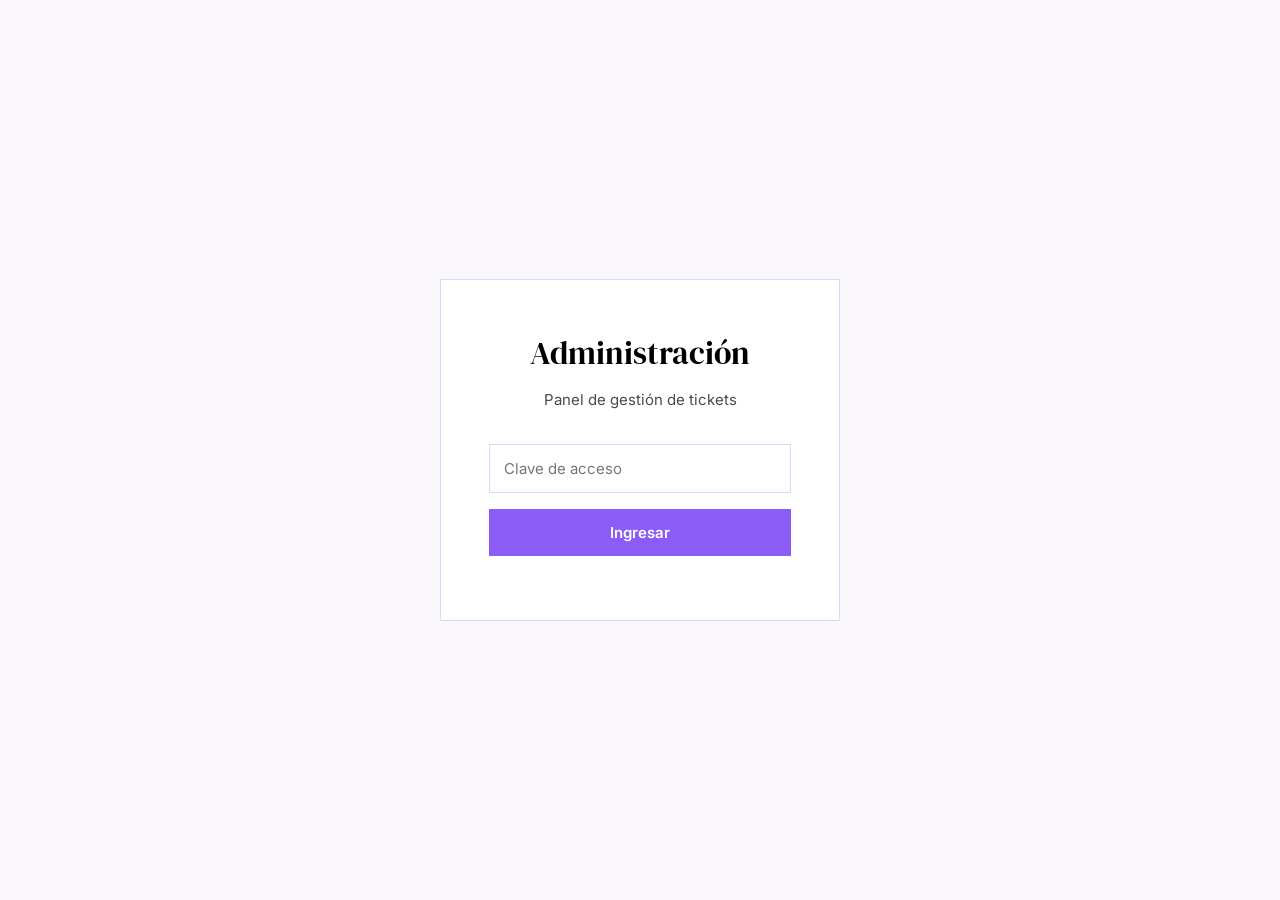
==== admin.html @ d353d3f2 "Update admin.html" ====
<!DOCTYPE html>
<html lang="es">
<head>
    <meta charset="UTF-8">
    <meta name="viewport" content="width=device-width, initial-scale=1.0">
    <title>Panel de Administración — IT Support</title>
    <link href="https://fonts.googleapis.com/css2?family=DM+Serif+Display&family=Inter:wght@400;500;600&display=swap" rel="stylesheet">
    <style>
     :root {
    --bg: #FAF7FC;           /* Lila casi blanco */
    --surface: #FFFFFF;       /* Blanco */
    --sidebar: #E8E0F5;     /* Lavanda claro */
    --sidebar-text: #000000;  /* NEGRO */
    --text: #000000;          /* NEGRO puro */
    --text-muted: #4A4A4A;    /* Gris oscuro, casi negro */
    --accent: #8B5CF6;        /* Violeta */
    --accent-hover: #7C3AED;  /* Violeta más oscuro */
    --border: #DDD6FE;        /* Lavanda borde */
    --shadow: rgba(139, 92, 246, 0.1);
    --font-serif: 'DM Serif Display', serif;
    --font-sans: 'Inter', sans-serif;
}
        
        * { margin: 0; padding: 0; box-sizing: border-box; }
        
        body {
            font-family: var(--font-sans);
            background: var(--bg);
            color: var(--text);
            line-height: 1.6;
            font-size: 15px;
        }
        
        .login-screen {
            display: flex;
            align-items: center;
            justify-content: center;
            min-height: 100vh;
            padding: 24px;
        }
        
        .login-box {
            background: var(--surface);
            border: 1px solid var(--border);
            padding: 48px;
            width: 100%;
            max-width: 400px;
            text-align: center;
        }
        
        .login-box h1 {
            font-family: var(--font-serif);
            font-size: 32px;
            font-weight: 400;
            margin-bottom: 8px;
        }
        
        .login-box p {
            color: var(--text-muted);
            margin-bottom: 32px;
        }
        
        .login-box input {
            width: 100%;
            padding: 14px;
            border: 1px solid var(--border);
            margin-bottom: 16px;
            font-family: var(--font-sans);
            font-size: 15px;
        }
        
        .login-box input:focus {
            outline: none;
            border-color: var(--accent);
        }
        
        .login-box button {
            width: 100%;
            padding: 14px;
            background: var(--accent);
            color: white;
            border: none;
            font-family: var(--font-sans);
            font-size: 15px;
            font-weight: 600;
            cursor: pointer;
        }
        
        .login-box button:hover {
            background: var(--accent-hover);
        }
        
        .error {
            color: var(--danger);
            margin-top: 16px;
            font-size: 14px;
        }
        
        .page {
            display: flex;
            min-height: 100vh;
        }
        
        .sidebar {
            width: 280px;
            background: var(--sidebar);
            color: var(--sidebar-text);
            padding: 40px 30px;
            position: fixed;
            height: 100vh;
        }
        
        .brand {
            font-family: var(--font-serif);
            font-size: 28px;
            margin-bottom: 60px;
        }
        
        .nav {
            display: flex;
            flex-direction: column;
            gap: 8px;
        }
        
        .nav-item {
            color: var(--sidebar-text);
            text-decoration: none;
            padding: 12px 16px;
            border-radius: 4px;
            opacity: 0.7;
            transition: all 0.2s;
        }
        
        .nav-item:hover,
        .nav-item.active {
            opacity: 1;
            background: rgba(255,255,255,0.1);
        }
        
        .main {
            flex: 1;
            margin-left: 280px;
            padding: 40px 60px;
        }
        
        .header {
            display: flex;
            justify-content: space-between;
            align-items: center;
            margin-bottom: 40px;
            padding-bottom: 24px;
            border-bottom: 1px solid var(--border);
        }
        
        .header h1 {
            font-family: var(--font-serif);
            font-size: 36px;
            font-weight: 400;
        }
        
        .stats {
            display: flex;
            gap: 24px;
        }
        
        .stat {
            text-align: center;
        }
        
        .stat-value {
            font-family: var(--font-serif);
            font-size: 36px;
            color: var(--accent);
        }
        
        .stat-label {
            font-size: 12px;
            text-transform: uppercase;
            letter-spacing: 0.5px;
            color: var(--text-muted);
        }
        
        .filters {
            display: flex;
            gap: 12px;
            margin-bottom: 32px;
        }
        
        .filter-btn {
            padding: 10px 20px;
            background: transparent;
            border: 1px solid var(--border);
            color: var(--text);
            font-family: var(--font-sans);
            cursor: pointer;
            font-size: 14px;
        }
        
        .filter-btn.active {
            background: var(--accent);
            color: white;
            border-color: var(--accent);
        }
        
        .tickets {
            display: flex;
            flex-direction: column;
            gap: 20px;
        }
        
        .ticket {
            background: var(--surface);
            border: 1px solid var(--border);
            border-left: 4px solid;
            padding: 28px;
        }
        
        .ticket.critica { border-left-color: var(--danger); }
        .ticket.alta { border-left-color: var(--warning); }
        .ticket.media { border-left-color: var(--accent); }
        .ticket.baja { border-left-color: #8b8b8b; }
        
        .ticket-header {
            display: flex;
            justify-content: space-between;
            align-items: flex-start;
            margin-bottom: 16px;
        }
        
        .ticket-title {
            font-family: var(--font-serif);
            font-size: 22px;
            font-weight: 400;
        }
        
        .ticket-priority {
            padding: 6px 14px;
            font-size: 11px;
            font-weight: 600;
            text-transform: uppercase;
            letter-spacing: 0.5px;
            background: #e8e6e3;
        }
        
        .ticket-priority.critica { background: #f5e5e3; color: var(--danger); }
        .ticket-priority.alta { background: #f5f0e3; color: #9a7b18; }
        .ticket-priority.media { background: #e8f0e9; color: var(--accent); }
        
        .ticket-meta {
            color: var(--text-muted);
            font-size: 14px;
            margin-bottom: 16px;
        }
        
        .ticket-desc {
            background: var(--bg);
            padding: 20px;
            margin-bottom: 16px;
            line-height: 1.7;
        }
        
        .ticket-details {
            margin-top: 16px;
            padding: 16px;
            background: #f5f4f2;
            border-left: 3px solid var(--accent);
        }
        
        .ticket-actions {
            display: flex;
            gap: 12px;
            margin-top: 20px;
        }
        
        .btn {
            padding: 10px 20px;
            border: none;
            font-family: var(--font-sans);
            font-size: 14px;
            cursor: pointer;
        }
        
        .btn-resolve {
            background: var(--accent);
            color: white;
        }
        
        .btn-resolve:hover {
            background: var(--accent-hover);
        }
        
        .btn-reopen {
            background: #e8e6e3;
            color: var(--text);
        }
        
        .btn-delete {
            background: transparent;
            color: var(--danger);
            border: 1px solid var(--danger);
            margin-left: auto;
        }
        
        .btn-delete:hover {
            background: var(--danger);
            color: white;
        }
        
        .empty {
            text-align: center;
            padding: 80px;
            color: var(--text-muted);
        }
        
        .closed {
            opacity: 0.7;
        }
        
        @media (max-width: 900px) {
            .sidebar {
                width: 100%;
                position: relative;
                height: auto;
            }
            .main {
                margin-left: 0;
            }
            .page {
                flex-direction: column;
            }
        }
    </style>
</head>
<body>
    <div class="login-screen" id="login">
        <div class="login-box">
            <h1>Administración</h1>
            <p>Panel de gestión de tickets</p>
            <input type="password" id="password" placeholder="Clave de acceso" onkeypress="if(event.key==='Enter')login()">
            <button onclick="login()">Ingresar</button>
            <div id="error" class="error"></div>
        </div>
    </div>

    <div class="page" id="panel" style="display:none;">
        <aside class="sidebar">
            <div class="brand">IT Support</div>
            <nav class="nav">
                <a href="index.html" class="nav-item">Nuevo Ticket</a>
                <a href="#" class="nav-item active">Panel Admin</a>
            </nav>
        </aside>
        
        <main class="main">
            <div class="header">
                <h1>Tickets</h1>
                <div class="stats">
                    <div class="stat">
                        <div class="stat-value" id="stat-open">0</div>
                        <div class="stat-label">Abiertos</div>
                    </div>
                    <div class="stat">
                        <div class="stat-value" id="stat-crit">0</div>
                        <div class="stat-label">Críticos</div>
                    </div>
                </div>
            </div>

            <div class="filters">
                <button class="filter-btn active" onclick="filter('all', this)">Todos</button>
                <button class="filter-btn" onclick="filter('open', this)">Abiertos</button>
                <button class="filter-btn" onclick="filter('closed', this)">Resueltos</button>
            </div>

            <div id="tickets-container" class="tickets">
                <div class="empty">Cargando tickets...</div>
            </div>
        </main>
    </div>

    <script>
        const API_URL = 'https://tickets-api-63tv.onrender.com';
        let TOKEN = '';
        let tickets = [];

        async function login() {
            const pwd = document.getElementById('password').value;
            document.getElementById('error').textContent = '';
            
            if (!pwd) return;
            
            TOKEN = pwd;
            
            try {
                const res = await fetch(`${API_URL}/api/admin/tickets`, {
                    headers: { 'x-api-key': TOKEN }
                });
                
                if (res.status === 401) {
                    document.getElementById('error').textContent = 'Clave incorrecta';
                    TOKEN = '';
                    return;
                }
                
                tickets = await res.json();
                document.getElementById('login').style.display = 'none';
                document.getElementById('panel').style.display = 'flex';
                render('all');
                updateStats();
                
            } catch (err) {
                document.getElementById('error').textContent = 'Error de conexión';
                TOKEN = '';
            }
        }

        function render(filterType) {
            const container = document.getElementById('tickets-container');
            let list = tickets;
            
            if (filterType === 'open') list = tickets.filter(t => t.estado === 'Abierto');
            if (filterType === 'closed') list = tickets.filter(t => t.estado === 'Cerrado');
            
            if (list.length === 0) {
                container.innerHTML = '<div class="empty">No hay tickets en esta categoría</div>';
                return;
            }
            
            container.innerHTML = list.map(t => `
                <div class="ticket ${t.prioridad.toLowerCase()} ${t.estado === 'Cerrado' ? 'closed' : ''}">
                    <div class="ticket-header">
                        <div>
                            <div class="ticket-title">#${t.id} — ${esc(t.titulo)}</div>
                        </div>
                        <span class="ticket-priority ${t.prioridad.toLowerCase()}">${t.prioridad}</span>
                    </div>
                    <div class="ticket-meta">
                        ${t.email} · ${t.solicitante} · ${new Date(t.fecha_creacion).toLocaleString()}
                    </div>
                    <div class="ticket-desc">${esc(t.descripcion)}</div>
                    ${t.detalles_extra ? `<div class="ticket-details"><strong>Notas adicionales:</strong> ${esc(t.detalles_extra)}</div>` : ''}
                    <div class="ticket-actions">
                        ${t.estado === 'Abierto' 
                            ? `<button class="btn btn-resolve" onclick="update(${t.id}, 'Cerrado')">Marcar como resuelto</button>`
                            : `<button class="btn btn-reopen" onclick="update(${t.id}, 'Abierto')">Reabrir</button>`
                        }
                        <button class="btn btn-delete" onclick="del(${t.id})">Eliminar</button>
                    </div>
                </div>
            `).join('');
        }

        function updateStats() {
            const open = tickets.filter(t => t.estado === 'Abierto').length;
            const crit = tickets.filter(t => t.prioridad === 'Critica' && t.estado === 'Abierto').length;
            document.getElementById('stat-open').textContent = open;
            document.getElementById('stat-crit').textContent = crit;
        }

        async function update(id, status) {
            await fetch(`${API_URL}/api/admin/tickets/${id}`, {
                method: 'PUT',
                headers: { 
                    'Content-Type': 'application/json',
                    'x-api-key': TOKEN
                },
                body: JSON.stringify({ estado: status })
            });
            await login();
        }

        async function del(id) {
            if (!confirm('¿Eliminar ticket #' + id + '?')) return;
            await fetch(`${API_URL}/api/admin/tickets/${id}`, {
                method: 'DELETE',
                headers: { 'x-api-key': TOKEN }
            });
            await login();
        }

        function filter(type, btn) {
            document.querySelectorAll('.filter-btn').forEach(b => b.classList.remove('active'));
            btn.classList.add('active');
            render(type);
        }

        function esc(text) {
            const div = document.createElement('div');
            div.textContent = text;
            return div.innerHTML;
        }

        window.addEventListener('beforeunload', () => { TOKEN = ''; });
    </script>
</body>
</html>
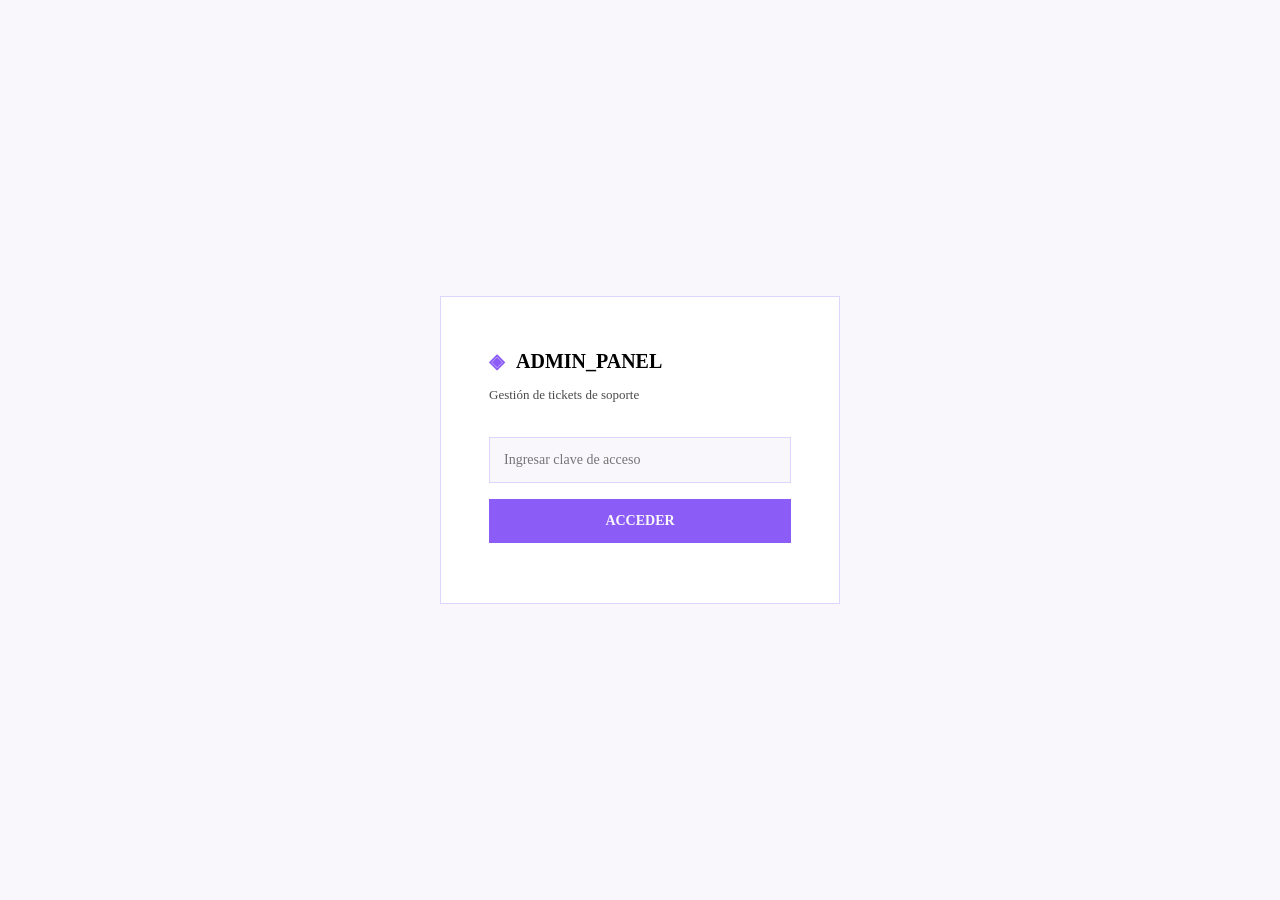
==== commit 81a20f63: "Update admin.html" ====
--- a/admin.html
+++ b/admin.html
@@ -3,10 +3,10 @@
 <head>
     <meta charset="UTF-8">
     <meta name="viewport" content="width=device-width, initial-scale=1.0">
-    <title>Panel de Administración — IT Support</title>
-    <link href="https://fonts.googleapis.com/css2?family=DM+Serif+Display&family=Inter:wght@400;500;600&display=swap" rel="stylesheet">
+    <title>// ADMIN_PANEL</title>
+    <link href="https://fonts.googleapis.com/css2?family=Inter:wght@400;500;600;700&family=JetBrains+Mono:wght@400;600&display=swap" rel="stylesheet">
     <style>
-     :root {
+        :root {
     --bg: #FAF7FC;           /* Lila casi blanco */
     --surface: #FFFFFF;       /* Blanco */
     --sidebar: #E8E0F5;     /* Lavanda claro */
@@ -24,11 +24,11 @@
         * { margin: 0; padding: 0; box-sizing: border-box; }
         
         body {
-            font-family: var(--font-sans);
+            font-family: var(--font);
             background: var(--bg);
             color: var(--text);
+            font-size: 14px;
             line-height: 1.6;
-            font-size: 15px;
         }
         
         .login-screen {
@@ -45,28 +45,36 @@
             padding: 48px;
             width: 100%;
             max-width: 400px;
-            text-align: center;
         }
         
         .login-box h1 {
-            font-family: var(--font-serif);
-            font-size: 32px;
-            font-weight: 400;
+            font-size: 20px;
             margin-bottom: 8px;
+            display: flex;
+            align-items: center;
+            gap: 12px;
+        }
+        
+        .login-box h1::before {
+            content: '◈';
+            color: var(--accent);
         }
         
         .login-box p {
             color: var(--text-muted);
+            font-size: 13px;
             margin-bottom: 32px;
         }
         
         .login-box input {
             width: 100%;
             padding: 14px;
-            border: 1px solid var(--border);
+            background: var(--bg);
+            border: 1px solid var(--border);
+            color: var(--text);
+            font-family: var(--font);
             margin-bottom: 16px;
-            font-family: var(--font-sans);
-            font-size: 15px;
+            font-size: 14px;
         }
         
         .login-box input:focus {
@@ -78,282 +86,260 @@
             width: 100%;
             padding: 14px;
             background: var(--accent);
-            color: white;
+            color: var(--bg);
             border: none;
-            font-family: var(--font-sans);
-            font-size: 15px;
+            font-family: var(--font);
             font-weight: 600;
             cursor: pointer;
+            font-size: 14px;
         }
         
         .login-box button:hover {
-            background: var(--accent-hover);
+            opacity: 0.9;
         }
         
         .error {
             color: var(--danger);
-            margin-top: 16px;
-            font-size: 14px;
-        }
-        
-        .page {
-            display: flex;
-            min-height: 100vh;
-        }
-        
-        .sidebar {
-            width: 280px;
-            background: var(--sidebar);
-            color: var(--sidebar-text);
-            padding: 40px 30px;
-            position: fixed;
-            height: 100vh;
-        }
-        
-        .brand {
-            font-family: var(--font-serif);
-            font-size: 28px;
-            margin-bottom: 60px;
-        }
-        
-        .nav {
-            display: flex;
-            flex-direction: column;
-            gap: 8px;
-        }
-        
-        .nav-item {
-            color: var(--sidebar-text);
-            text-decoration: none;
-            padding: 12px 16px;
-            border-radius: 4px;
-            opacity: 0.7;
-            transition: all 0.2s;
-        }
-        
-        .nav-item:hover,
-        .nav-item.active {
-            opacity: 1;
-            background: rgba(255,255,255,0.1);
-        }
-        
-        .main {
-            flex: 1;
-            margin-left: 280px;
-            padding: 40px 60px;
-        }
-        
-        .header {
+            font-size: 13px;
+            margin-top: 12px;
+        }
+        
+        .panel {
+            display: none;
+            max-width: 1200px;
+            margin: 0 auto;
+            padding: 32px;
+        }
+        
+        .panel-header {
             display: flex;
             justify-content: space-between;
             align-items: center;
-            margin-bottom: 40px;
+            margin-bottom: 32px;
             padding-bottom: 24px;
             border-bottom: 1px solid var(--border);
         }
         
-        .header h1 {
-            font-family: var(--font-serif);
-            font-size: 36px;
-            font-weight: 400;
+        .panel-header h1 {
+            font-size: 18px;
+            display: flex;
+            align-items: center;
+            gap: 12px;
+        }
+        
+        .panel-header h1::before {
+            content: '$';
+            color: var(--accent);
+            font-family: var(--font-mono);
+        }
+        
+        .header-actions {
+            display: flex;
+            gap: 12px;
+            align-items: center;
         }
         
         .stats {
             display: flex;
-            gap: 24px;
+            gap: 16px;
         }
         
         .stat {
+            background: var(--surface);
+            border: 1px solid var(--border);
+            padding: 16px 24px;
             text-align: center;
+            min-width: 100px;
         }
         
         .stat-value {
-            font-family: var(--font-serif);
-            font-size: 36px;
+            font-family: var(--font-mono);
+            font-size: 24px;
+            font-weight: 600;
             color: var(--accent);
         }
         
         .stat-label {
+            font-size: 11px;
+            color: var(--text-muted);
+            text-transform: uppercase;
+            letter-spacing: 0.5px;
+            margin-top: 4px;
+        }
+        
+        .filters {
+            display: flex;
+            gap: 8px;
+            margin-bottom: 24px;
+        }
+        
+        .filter-btn {
+            padding: 8px 16px;
+            background: var(--surface);
+            border: 1px solid var(--border);
+            color: var(--text);
+            font-family: var(--font);
+            cursor: pointer;
             font-size: 12px;
             text-transform: uppercase;
             letter-spacing: 0.5px;
-            color: var(--text-muted);
-        }
-        
-        .filters {
-            display: flex;
-            gap: 12px;
-            margin-bottom: 32px;
-        }
-        
-        .filter-btn {
-            padding: 10px 20px;
-            background: transparent;
-            border: 1px solid var(--border);
-            color: var(--text);
-            font-family: var(--font-sans);
-            cursor: pointer;
-            font-size: 14px;
         }
         
         .filter-btn.active {
             background: var(--accent);
-            color: white;
+            color: var(--bg);
             border-color: var(--accent);
         }
         
+        .btn-link {
+            background: transparent;
+            color: var(--accent);
+            border: 1px solid var(--accent);
+            padding: 10px 20px;
+            font-family: var(--font);
+            font-size: 13px;
+            cursor: pointer;
+            text-decoration: none;
+            display: inline-flex;
+            align-items: center;
+            gap: 8px;
+        }
+        
+        .btn-link:hover {
+            background: rgba(20, 184, 166, 0.1);
+        }
+        
         .tickets {
-            display: flex;
-            flex-direction: column;
-            gap: 20px;
+            display: grid;
+            gap: 16px;
         }
         
         .ticket {
             background: var(--surface);
             border: 1px solid var(--border);
-            border-left: 4px solid;
-            padding: 28px;
+            border-left: 3px solid;
+            padding: 20px;
         }
         
         .ticket.critica { border-left-color: var(--danger); }
         .ticket.alta { border-left-color: var(--warning); }
         .ticket.media { border-left-color: var(--accent); }
-        .ticket.baja { border-left-color: #8b8b8b; }
+        .ticket.baja { border-left-color: var(--text-muted); }
         
         .ticket-header {
             display: flex;
             justify-content: space-between;
-            align-items: flex-start;
-            margin-bottom: 16px;
-        }
-        
-        .ticket-title {
-            font-family: var(--font-serif);
-            font-size: 22px;
-            font-weight: 400;
+            align-items: center;
+            margin-bottom: 12px;
+        }
+        
+        .ticket-id {
+            font-family: var(--font-mono);
+            font-size: 14px;
+            color: var(--accent);
         }
         
         .ticket-priority {
-            padding: 6px 14px;
-            font-size: 11px;
+            padding: 4px 10px;
+            font-size: 10px;
             font-weight: 600;
             text-transform: uppercase;
             letter-spacing: 0.5px;
-            background: #e8e6e3;
-        }
-        
-        .ticket-priority.critica { background: #f5e5e3; color: var(--danger); }
-        .ticket-priority.alta { background: #f5f0e3; color: #9a7b18; }
-        .ticket-priority.media { background: #e8f0e9; color: var(--accent); }
+            background: rgba(20, 184, 166, 0.1);
+            color: var(--accent);
+        }
+        
+        .ticket-priority.critica { background: rgba(239, 68, 68, 0.1); color: var(--danger); }
+        .ticket-priority.alta { background: rgba(245, 158, 11, 0.1); color: var(--warning); }
         
         .ticket-meta {
             color: var(--text-muted);
-            font-size: 14px;
-            margin-bottom: 16px;
+            font-size: 12px;
+            margin-bottom: 12px;
+            font-family: var(--font-mono);
         }
         
         .ticket-desc {
             background: var(--bg);
-            padding: 20px;
-            margin-bottom: 16px;
-            line-height: 1.7;
+            border: 1px solid var(--border);
+            padding: 16px;
+            margin-bottom: 12px;
+            font-size: 13px;
+            white-space: pre-wrap;
         }
         
         .ticket-details {
+            margin-top: 12px;
+            padding: 12px;
+            background: rgba(20, 184, 166, 0.05);
+            border-left: 2px solid var(--accent);
+            font-size: 12px;
+            color: var(--text-muted);
+        }
+        
+        .ticket-actions {
+            display: flex;
+            gap: 8px;
             margin-top: 16px;
-            padding: 16px;
-            background: #f5f4f2;
-            border-left: 3px solid var(--accent);
-        }
-        
-        .ticket-actions {
-            display: flex;
-            gap: 12px;
-            margin-top: 20px;
         }
         
         .btn {
-            padding: 10px 20px;
+            padding: 8px 16px;
             border: none;
-            font-family: var(--font-sans);
-            font-size: 14px;
+            font-family: var(--font);
+            font-size: 12px;
             cursor: pointer;
+            text-transform: uppercase;
+            letter-spacing: 0.5px;
         }
         
         .btn-resolve {
-            background: var(--accent);
-            color: white;
-        }
-        
-        .btn-resolve:hover {
-            background: var(--accent-hover);
+            background: rgba(34, 197, 94, 0.2);
+            color: #22c55e;
         }
         
         .btn-reopen {
-            background: #e8e6e3;
+            background: var(--border);
             color: var(--text);
         }
         
         .btn-delete {
-            background: transparent;
+            background: rgba(239, 68, 68, 0.2);
             color: var(--danger);
-            border: 1px solid var(--danger);
             margin-left: auto;
         }
         
-        .btn-delete:hover {
-            background: var(--danger);
-            color: white;
+        .btn:hover {
+            opacity: 0.8;
         }
         
         .empty {
             text-align: center;
-            padding: 80px;
+            padding: 64px;
             color: var(--text-muted);
         }
         
         .closed {
-            opacity: 0.7;
-        }
-        
-        @media (max-width: 900px) {
-            .sidebar {
-                width: 100%;
-                position: relative;
-                height: auto;
-            }
-            .main {
-                margin-left: 0;
-            }
-            .page {
-                flex-direction: column;
-            }
+            opacity: 0.6;
         }
     </style>
 </head>
 <body>
     <div class="login-screen" id="login">
         <div class="login-box">
-            <h1>Administración</h1>
-            <p>Panel de gestión de tickets</p>
-            <input type="password" id="password" placeholder="Clave de acceso" onkeypress="if(event.key==='Enter')login()">
-            <button onclick="login()">Ingresar</button>
+            <h1>ADMIN_PANEL</h1>
+            <p>Gestión de tickets de soporte</p>
+            <input type="password" id="password" placeholder="Ingresar clave de acceso" onkeypress="if(event.key==='Enter')login()">
+            <button onclick="login()">ACCEDER</button>
             <div id="error" class="error"></div>
         </div>
     </div>
 
-    <div class="page" id="panel" style="display:none;">
-        <aside class="sidebar">
-            <div class="brand">IT Support</div>
-            <nav class="nav">
-                <a href="index.html" class="nav-item">Nuevo Ticket</a>
-                <a href="#" class="nav-item active">Panel Admin</a>
-            </nav>
-        </aside>
-        
-        <main class="main">
-            <div class="header">
-                <h1>Tickets</h1>
+    <div class="panel" id="panel">
+        <div class="panel-header">
+            <h1>TICKETS_SYSTEM</h1>
+            <div class="header-actions">
+                <a href="index.html" class="btn-link">← Nuevo Ticket</a>
                 <div class="stats">
                     <div class="stat">
                         <div class="stat-value" id="stat-open">0</div>
@@ -365,17 +351,17 @@
                     </div>
                 </div>
             </div>
-
-            <div class="filters">
-                <button class="filter-btn active" onclick="filter('all', this)">Todos</button>
-                <button class="filter-btn" onclick="filter('open', this)">Abiertos</button>
-                <button class="filter-btn" onclick="filter('closed', this)">Resueltos</button>
-            </div>
-
-            <div id="tickets-container" class="tickets">
-                <div class="empty">Cargando tickets...</div>
-            </div>
-        </main>
+        </div>
+
+        <div class="filters">
+            <button class="filter-btn active" onclick="filter('all', this)">Todos</button>
+            <button class="filter-btn" onclick="filter('open', this)">Abiertos</button>
+            <button class="filter-btn" onclick="filter('closed', this)">Cerrados</button>
+        </div>
+
+        <div id="tickets-container" class="tickets">
+            <div class="empty">Cargando tickets...</div>
+        </div>
     </div>
 
     <script>
@@ -404,7 +390,7 @@
                 
                 tickets = await res.json();
                 document.getElementById('login').style.display = 'none';
-                document.getElementById('panel').style.display = 'flex';
+                document.getElementById('panel').style.display = 'block';
                 render('all');
                 updateStats();
                 
@@ -422,26 +408,24 @@
             if (filterType === 'closed') list = tickets.filter(t => t.estado === 'Cerrado');
             
             if (list.length === 0) {
-                container.innerHTML = '<div class="empty">No hay tickets en esta categoría</div>';
+                container.innerHTML = '<div class="empty">Sin tickets en esta categoría</div>';
                 return;
             }
             
             container.innerHTML = list.map(t => `
                 <div class="ticket ${t.prioridad.toLowerCase()} ${t.estado === 'Cerrado' ? 'closed' : ''}">
                     <div class="ticket-header">
-                        <div>
-                            <div class="ticket-title">#${t.id} — ${esc(t.titulo)}</div>
-                        </div>
+                        <span class="ticket-id">#${t.id} · ${esc(t.titulo)}</span>
                         <span class="ticket-priority ${t.prioridad.toLowerCase()}">${t.prioridad}</span>
                     </div>
                     <div class="ticket-meta">
                         ${t.email} · ${t.solicitante} · ${new Date(t.fecha_creacion).toLocaleString()}
                     </div>
                     <div class="ticket-desc">${esc(t.descripcion)}</div>
-                    ${t.detalles_extra ? `<div class="ticket-details"><strong>Notas adicionales:</strong> ${esc(t.detalles_extra)}</div>` : ''}
+                    ${t.detalles_extra ? `<div class="ticket-details"><strong>Notas:</strong> ${esc(t.detalles_extra)}</div>` : ''}
                     <div class="ticket-actions">
                         ${t.estado === 'Abierto' 
-                            ? `<button class="btn btn-resolve" onclick="update(${t.id}, 'Cerrado')">Marcar como resuelto</button>`
+                            ? `<button class="btn btn-resolve" onclick="update(${t.id}, 'Cerrado')">Resolver</button>`
                             : `<button class="btn btn-reopen" onclick="update(${t.id}, 'Abierto')">Reabrir</button>`
                         }
                         <button class="btn btn-delete" onclick="del(${t.id})">Eliminar</button>
@@ -491,6 +475,12 @@
         }
 
         window.addEventListener('beforeunload', () => { TOKEN = ''; });
+        document.addEventListener('visibilitychange', () => {
+            if (document.hidden) {
+                TOKEN = '';
+                location.reload();
+            }
+        });
     </script>
 </body>
 </html>
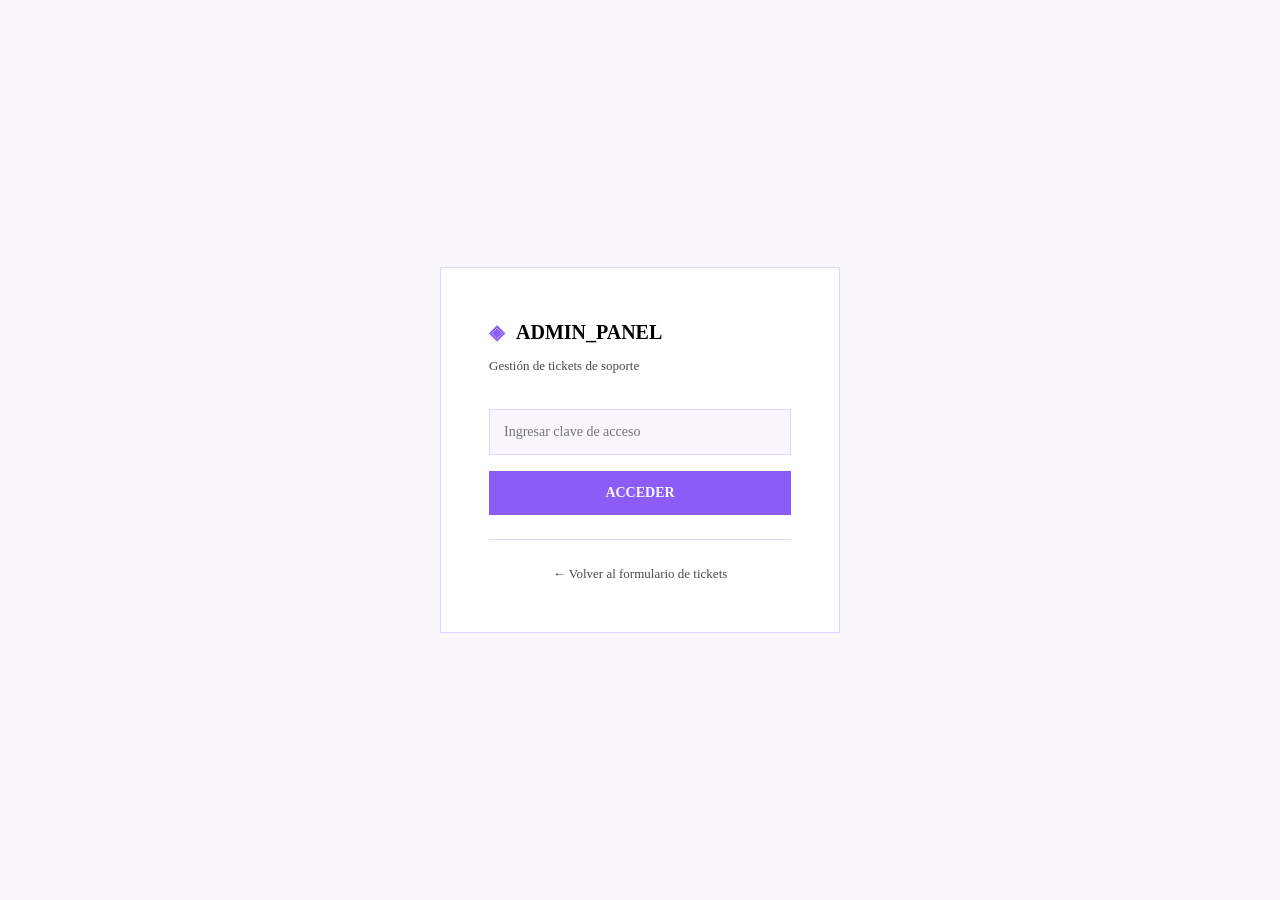
==== commit 9ba6fd02: "Update admin.html" ====
--- a/admin.html
+++ b/admin.html
@@ -104,6 +104,27 @@
             margin-top: 12px;
         }
         
+        /* NUEVO: Link para volver */
+        .back-link {
+            display: block;
+            text-align: center;
+            margin-top: 24px;
+            padding-top: 24px;
+            border-top: 1px solid var(--border);
+            color: var(--text-muted);
+            text-decoration: none;
+            font-size: 13px;
+            transition: color 0.2s;
+        }
+        
+        .back-link:hover {
+            color: var(--accent);
+        }
+        
+        .back-link::before {
+            content: '← ';
+        }
+        
         .panel {
             display: none;
             max-width: 1200px;
@@ -131,12 +152,6 @@
             content: '$';
             color: var(--accent);
             font-family: var(--font-mono);
-        }
-        
-        .header-actions {
-            display: flex;
-            gap: 12px;
-            align-items: center;
         }
         
         .stats {
@@ -189,24 +204,6 @@
             background: var(--accent);
             color: var(--bg);
             border-color: var(--accent);
-        }
-        
-        .btn-link {
-            background: transparent;
-            color: var(--accent);
-            border: 1px solid var(--accent);
-            padding: 10px 20px;
-            font-family: var(--font);
-            font-size: 13px;
-            cursor: pointer;
-            text-decoration: none;
-            display: inline-flex;
-            align-items: center;
-            gap: 8px;
-        }
-        
-        .btn-link:hover {
-            background: rgba(20, 184, 166, 0.1);
         }
         
         .tickets {
@@ -332,23 +329,23 @@
             <input type="password" id="password" placeholder="Ingresar clave de acceso" onkeypress="if(event.key==='Enter')login()">
             <button onclick="login()">ACCEDER</button>
             <div id="error" class="error"></div>
+            
+            <!-- NUEVO: Link para volver al formulario -->
+            <a href="index.html" class="back-link">Volver al formulario de tickets</a>
         </div>
     </div>
 
     <div class="panel" id="panel">
         <div class="panel-header">
             <h1>TICKETS_SYSTEM</h1>
-            <div class="header-actions">
-                <a href="index.html" class="btn-link">← Nuevo Ticket</a>
-                <div class="stats">
-                    <div class="stat">
-                        <div class="stat-value" id="stat-open">0</div>
-                        <div class="stat-label">Abiertos</div>
-                    </div>
-                    <div class="stat">
-                        <div class="stat-value" id="stat-crit">0</div>
-                        <div class="stat-label">Críticos</div>
-                    </div>
+            <div class="stats">
+                <div class="stat">
+                    <div class="stat-value" id="stat-open">0</div>
+                    <div class="stat-label">Abiertos</div>
+                </div>
+                <div class="stat">
+                    <div class="stat-value" id="stat-crit">0</div>
+                    <div class="stat-label">Críticos</div>
                 </div>
             </div>
         </div>
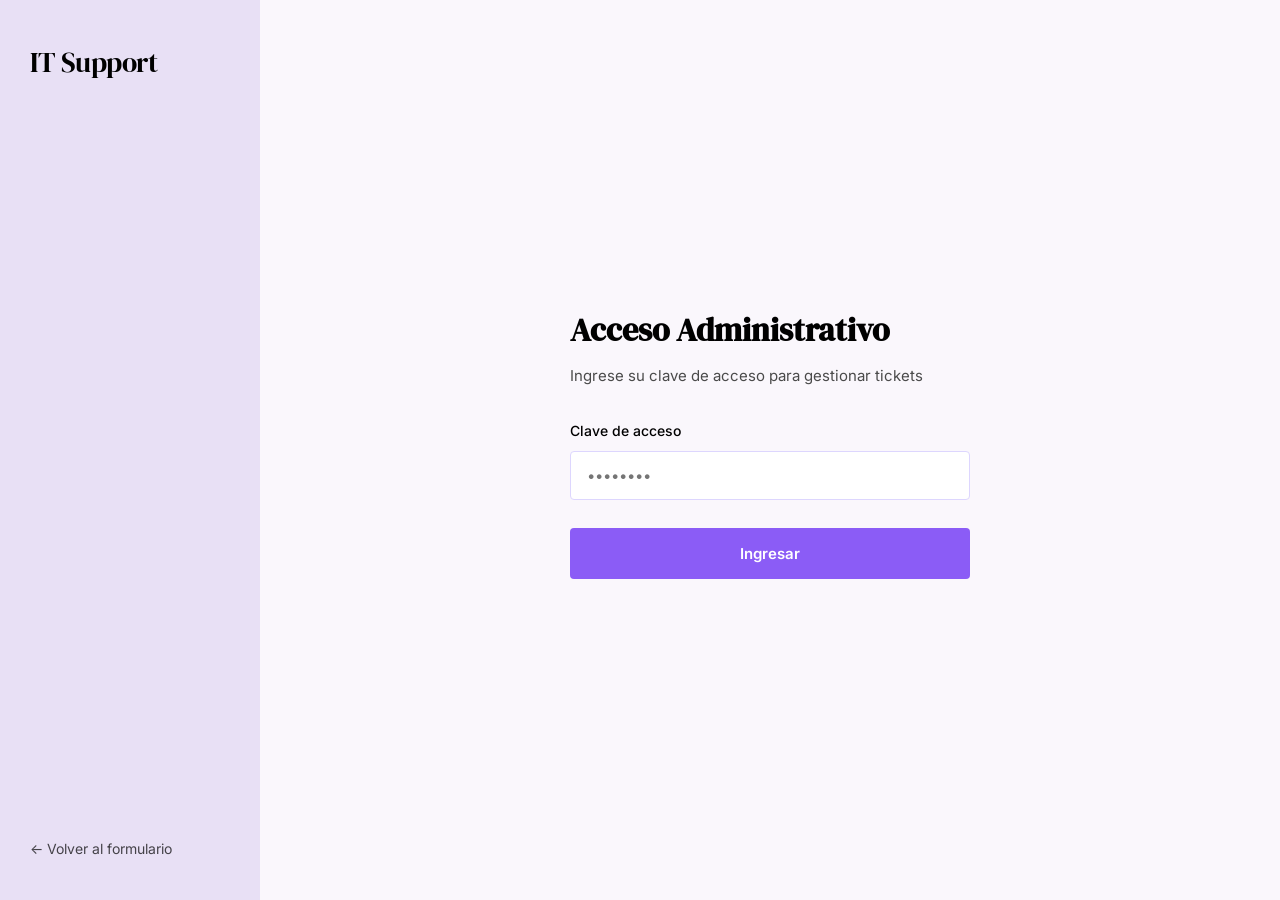
==== commit 4f66123b: "Update admin.html" ====
--- a/admin.html
+++ b/admin.html
@@ -3,225 +3,246 @@
 <head>
     <meta charset="UTF-8">
     <meta name="viewport" content="width=device-width, initial-scale=1.0">
-    <title>// ADMIN_PANEL</title>
-    <link href="https://fonts.googleapis.com/css2?family=Inter:wght@400;500;600;700&family=JetBrains+Mono:wght@400;600&display=swap" rel="stylesheet">
+    <title>Panel Admin — IT Support</title>
+    <link href="https://fonts.googleapis.com/css2?family=DM+Serif+Display&family=Inter:wght@400;500;600&display=swap" rel="stylesheet">
+    <link rel="stylesheet" href="style.css">
     <style>
-        :root {
-    --bg: #FAF7FC;           /* Lila casi blanco */
-    --surface: #FFFFFF;       /* Blanco */
-    --sidebar: #E8E0F5;     /* Lavanda claro */
-    --sidebar-text: #000000;  /* NEGRO */
-    --text: #000000;          /* NEGRO puro */
-    --text-muted: #4A4A4A;    /* Gris oscuro, casi negro */
-    --accent: #8B5CF6;        /* Violeta */
-    --accent-hover: #7C3AED;  /* Violeta más oscuro */
-    --border: #DDD6FE;        /* Lavanda borde */
-    --shadow: rgba(139, 92, 246, 0.1);
-    --font-serif: 'DM Serif Display', serif;
-    --font-sans: 'Inter', sans-serif;
-}
-        
-        * { margin: 0; padding: 0; box-sizing: border-box; }
-        
-        body {
-            font-family: var(--font);
-            background: var(--bg);
-            color: var(--text);
-            font-size: 14px;
-            line-height: 1.6;
-        }
-        
-        .login-screen {
+        /* Estilos adicionales específicos del admin */
+        .login-layout {
+            display: flex;
+            min-height: 100vh;
+        }
+        
+        .login-sidebar {
+            width: 260px;
+            background: var(--sidebar);
+            color: var(--sidebar-text);
+            padding: 40px 30px;
+            display: flex;
+            flex-direction: column;
+        }
+        
+        .login-sidebar .brand {
+            font-family: var(--font-serif);
+            font-size: 28px;
+            margin-bottom: 40px;
+        }
+        
+        .back-link {
+            margin-top: auto;
+            color: var(--sidebar-text);
+            text-decoration: none;
+            opacity: 0.7;
+            font-size: 14px;
+            display: flex;
+            align-items: center;
+            gap: 8px;
+            transition: opacity 0.2s;
+        }
+        
+        .back-link:hover {
+            opacity: 1;
+        }
+        
+        .login-main {
+            flex: 1;
             display: flex;
             align-items: center;
             justify-content: center;
+            padding: 60px;
+        }
+        
+        .login-card {
+            width: 100%;
+            max-width: 400px;
+        }
+        
+        .login-card h1 {
+            font-family: var(--font-serif);
+            font-size: 32px;
+            margin-bottom: 8px;
+        }
+        
+        .login-card p {
+            color: var(--text-muted);
+            margin-bottom: 32px;
+        }
+        
+        .login-field {
+            margin-bottom: 20px;
+        }
+        
+        .login-field label {
+            display: block;
+            font-weight: 500;
+            margin-bottom: 8px;
+            font-size: 14px;
+        }
+        
+        .login-field input {
+            width: 100%;
+            padding: 14px 16px;
+            border: 1px solid var(--border);
+            border-radius: 4px;
+            font-family: var(--font-sans);
+            font-size: 15px;
+        }
+        
+        .login-field input:focus {
+            outline: none;
+            border-color: var(--accent);
+        }
+        
+        .btn-login {
+            width: 100%;
+            background: var(--accent);
+            color: white;
+            border: none;
+            padding: 16px;
+            font-family: var(--font-sans);
+            font-size: 15px;
+            font-weight: 600;
+            border-radius: 4px;
+            cursor: pointer;
+            margin-top: 8px;
+        }
+        
+        .btn-login:hover {
+            background: var(--accent-hover);
+        }
+        
+        .error-message {
+            color: #c45c4a;
+            font-size: 14px;
+            margin-top: 16px;
+        }
+        
+        /* Panel de tickets (después de login) */
+        .admin-layout {
+            display: flex;
             min-height: 100vh;
-            padding: 24px;
-        }
-        
-        .login-box {
+        }
+        
+        .admin-sidebar {
+            width: 260px;
+            background: var(--sidebar);
+            color: var(--sidebar-text);
+            padding: 40px 30px;
+            position: fixed;
+            height: 100vh;
+        }
+        
+        .admin-sidebar .brand {
+            font-family: var(--font-serif);
+            font-size: 28px;
+            margin-bottom: 60px;
+        }
+        
+        .admin-nav {
+            display: flex;
+            flex-direction: column;
+            gap: 8px;
+        }
+        
+        .admin-nav a {
+            color: var(--sidebar-text);
+            text-decoration: none;
+            padding: 12px 16px;
+            border-radius: 6px;
+            opacity: 0.7;
+            transition: all 0.2s;
+        }
+        
+        .admin-nav a:hover,
+        .admin-nav a.active {
+            opacity: 1;
+            background: rgba(255,255,255,0.1);
+        }
+        
+        .admin-main {
+            flex: 1;
+            margin-left: 260px;
+            padding: 60px;
+        }
+        
+        .admin-header {
+            margin-bottom: 40px;
+            padding-bottom: 24px;
+            border-bottom: 1px solid var(--border);
+        }
+        
+        .admin-header h1 {
+            font-family: var(--font-serif);
+            font-size: 32px;
+            margin-bottom: 8px;
+        }
+        
+        .stats-row {
+            display: flex;
+            gap: 20px;
+            margin-bottom: 32px;
+        }
+        
+        .stat-box {
             background: var(--surface);
             border: 1px solid var(--border);
-            padding: 48px;
-            width: 100%;
-            max-width: 400px;
-        }
-        
-        .login-box h1 {
-            font-size: 20px;
-            margin-bottom: 8px;
-            display: flex;
-            align-items: center;
-            gap: 12px;
-        }
-        
-        .login-box h1::before {
-            content: '◈';
+            padding: 20px 28px;
+            min-width: 140px;
+        }
+        
+        .stat-number {
+            font-family: var(--font-serif);
+            font-size: 36px;
             color: var(--accent);
         }
         
-        .login-box p {
-            color: var(--text-muted);
+        .stat-label {
             font-size: 13px;
-            margin-bottom: 32px;
-        }
-        
-        .login-box input {
-            width: 100%;
-            padding: 14px;
-            background: var(--bg);
-            border: 1px solid var(--border);
-            color: var(--text);
-            font-family: var(--font);
-            margin-bottom: 16px;
-            font-size: 14px;
-        }
-        
-        .login-box input:focus {
-            outline: none;
-            border-color: var(--accent);
-        }
-        
-        .login-box button {
-            width: 100%;
-            padding: 14px;
-            background: var(--accent);
-            color: var(--bg);
-            border: none;
-            font-family: var(--font);
-            font-weight: 600;
-            cursor: pointer;
-            font-size: 14px;
-        }
-        
-        .login-box button:hover {
-            opacity: 0.9;
-        }
-        
-        .error {
-            color: var(--danger);
-            font-size: 13px;
-            margin-top: 12px;
-        }
-        
-        /* NUEVO: Link para volver */
-        .back-link {
-            display: block;
-            text-align: center;
-            margin-top: 24px;
-            padding-top: 24px;
-            border-top: 1px solid var(--border);
-            color: var(--text-muted);
-            text-decoration: none;
-            font-size: 13px;
-            transition: color 0.2s;
-        }
-        
-        .back-link:hover {
-            color: var(--accent);
-        }
-        
-        .back-link::before {
-            content: '← ';
-        }
-        
-        .panel {
-            display: none;
-            max-width: 1200px;
-            margin: 0 auto;
-            padding: 32px;
-        }
-        
-        .panel-header {
-            display: flex;
-            justify-content: space-between;
-            align-items: center;
-            margin-bottom: 32px;
-            padding-bottom: 24px;
-            border-bottom: 1px solid var(--border);
-        }
-        
-        .panel-header h1 {
-            font-size: 18px;
-            display: flex;
-            align-items: center;
-            gap: 12px;
-        }
-        
-        .panel-header h1::before {
-            content: '$';
-            color: var(--accent);
-            font-family: var(--font-mono);
-        }
-        
-        .stats {
-            display: flex;
-            gap: 16px;
-        }
-        
-        .stat {
-            background: var(--surface);
-            border: 1px solid var(--border);
-            padding: 16px 24px;
-            text-align: center;
-            min-width: 100px;
-        }
-        
-        .stat-value {
-            font-family: var(--font-mono);
-            font-size: 24px;
-            font-weight: 600;
-            color: var(--accent);
-        }
-        
-        .stat-label {
-            font-size: 11px;
             color: var(--text-muted);
             text-transform: uppercase;
             letter-spacing: 0.5px;
-            margin-top: 4px;
         }
         
         .filters {
             display: flex;
-            gap: 8px;
+            gap: 12px;
             margin-bottom: 24px;
         }
         
         .filter-btn {
-            padding: 8px 16px;
+            padding: 10px 20px;
+            background: transparent;
+            border: 1px solid var(--border);
+            color: var(--text);
+            font-family: var(--font-sans);
+            font-size: 14px;
+            cursor: pointer;
+            border-radius: 4px;
+        }
+        
+        .filter-btn.active {
+            background: var(--accent);
+            color: white;
+            border-color: var(--accent);
+        }
+        
+        .tickets-list {
+            display: flex;
+            flex-direction: column;
+            gap: 16px;
+        }
+        
+        .ticket-item {
             background: var(--surface);
             border: 1px solid var(--border);
-            color: var(--text);
-            font-family: var(--font);
-            cursor: pointer;
-            font-size: 12px;
-            text-transform: uppercase;
-            letter-spacing: 0.5px;
-        }
-        
-        .filter-btn.active {
-            background: var(--accent);
-            color: var(--bg);
-            border-color: var(--accent);
-        }
-        
-        .tickets {
-            display: grid;
-            gap: 16px;
-        }
-        
-        .ticket {
-            background: var(--surface);
-            border: 1px solid var(--border);
-            border-left: 3px solid;
-            padding: 20px;
-        }
-        
-        .ticket.critica { border-left-color: var(--danger); }
-        .ticket.alta { border-left-color: var(--warning); }
-        .ticket.media { border-left-color: var(--accent); }
-        .ticket.baja { border-left-color: var(--text-muted); }
+            border-left: 4px solid;
+            padding: 24px;
+        }
+        
+        .ticket-item.critica { border-left-color: #c45c4a; }
+        .ticket-item.alta { border-left-color: #c4a13d; }
+        .ticket-item.media { border-left-color: var(--accent); }
+        .ticket-item.baja { border-left-color: #8b8b8b; }
         
         .ticket-header {
             display: flex;
@@ -231,68 +252,61 @@
         }
         
         .ticket-id {
-            font-family: var(--font-mono);
-            font-size: 14px;
-            color: var(--accent);
+            font-weight: 600;
+            font-size: 16px;
         }
         
         .ticket-priority {
-            padding: 4px 10px;
-            font-size: 10px;
+            padding: 4px 12px;
+            font-size: 11px;
             font-weight: 600;
             text-transform: uppercase;
             letter-spacing: 0.5px;
-            background: rgba(20, 184, 166, 0.1);
-            color: var(--accent);
-        }
-        
-        .ticket-priority.critica { background: rgba(239, 68, 68, 0.1); color: var(--danger); }
-        .ticket-priority.alta { background: rgba(245, 158, 11, 0.1); color: var(--warning); }
+            border-radius: 4px;
+            background: #e8e6e3;
+        }
         
         .ticket-meta {
             color: var(--text-muted);
-            font-size: 12px;
-            margin-bottom: 12px;
-            font-family: var(--font-mono);
+            font-size: 14px;
+            margin-bottom: 16px;
         }
         
         .ticket-desc {
             background: var(--bg);
-            border: 1px solid var(--border);
             padding: 16px;
             margin-bottom: 12px;
+            font-size: 14px;
+            line-height: 1.6;
+        }
+        
+        .ticket-notes {
+            margin-top: 12px;
+            padding: 12px 16px;
+            background: #f5f4f2;
+            border-left: 3px solid var(--accent);
+            font-size: 14px;
+            color: var(--text-muted);
+        }
+        
+        .ticket-actions {
+            display: flex;
+            gap: 12px;
+            margin-top: 20px;
+        }
+        
+        .btn-action {
+            padding: 10px 20px;
+            font-family: var(--font-sans);
             font-size: 13px;
-            white-space: pre-wrap;
-        }
-        
-        .ticket-details {
-            margin-top: 12px;
-            padding: 12px;
-            background: rgba(20, 184, 166, 0.05);
-            border-left: 2px solid var(--accent);
-            font-size: 12px;
-            color: var(--text-muted);
-        }
-        
-        .ticket-actions {
-            display: flex;
-            gap: 8px;
-            margin-top: 16px;
-        }
-        
-        .btn {
-            padding: 8px 16px;
             border: none;
-            font-family: var(--font);
-            font-size: 12px;
             cursor: pointer;
-            text-transform: uppercase;
-            letter-spacing: 0.5px;
+            border-radius: 4px;
         }
         
         .btn-resolve {
-            background: rgba(34, 197, 94, 0.2);
-            color: #22c55e;
+            background: var(--accent);
+            color: white;
         }
         
         .btn-reopen {
@@ -301,64 +315,101 @@
         }
         
         .btn-delete {
-            background: rgba(239, 68, 68, 0.2);
-            color: var(--danger);
+            background: transparent;
+            color: #c45c4a;
+            border: 1px solid #c45c4a;
             margin-left: auto;
         }
         
-        .btn:hover {
-            opacity: 0.8;
-        }
-        
-        .empty {
+        .btn-delete:hover {
+            background: #c45c4a;
+            color: white;
+        }
+        
+        .empty-state {
             text-align: center;
-            padding: 64px;
+            padding: 80px;
             color: var(--text-muted);
         }
         
         .closed {
             opacity: 0.6;
+        }
+        
+        @media (max-width: 900px) {
+            .admin-sidebar {
+                width: 100%;
+                position: relative;
+                height: auto;
+            }
+            .admin-main {
+                margin-left: 0;
+            }
         }
     </style>
 </head>
 <body>
-    <div class="login-screen" id="login">
-        <div class="login-box">
-            <h1>ADMIN_PANEL</h1>
-            <p>Gestión de tickets de soporte</p>
-            <input type="password" id="password" placeholder="Ingresar clave de acceso" onkeypress="if(event.key==='Enter')login()">
-            <button onclick="login()">ACCEDER</button>
-            <div id="error" class="error"></div>
-            
-            <!-- NUEVO: Link para volver al formulario -->
-            <a href="index.html" class="back-link">Volver al formulario de tickets</a>
-        </div>
+
+    <!-- PANTALLA DE LOGIN -->
+    <div id="login-screen" class="login-layout">
+        <aside class="login-sidebar">
+            <div class="brand">IT Support</div>
+            <a href="index.html" class="back-link">← Volver al formulario</a>
+        </aside>
+        
+        <main class="login-main">
+            <div class="login-card">
+                <h1>Acceso Administrativo</h1>
+                <p>Ingrese su clave de acceso para gestionar tickets</p>
+                
+                <div class="login-field">
+                    <label>Clave de acceso</label>
+                    <input type="password" id="password" placeholder="••••••••" onkeypress="if(event.key==='Enter')login()">
+                </div>
+                
+                <button class="btn-login" onclick="login()">Ingresar</button>
+                <div id="error-msg" class="error-message"></div>
+            </div>
+        </main>
     </div>
 
-    <div class="panel" id="panel">
-        <div class="panel-header">
-            <h1>TICKETS_SYSTEM</h1>
-            <div class="stats">
-                <div class="stat">
-                    <div class="stat-value" id="stat-open">0</div>
+    <!-- PANEL DE ADMIN (oculto inicialmente) -->
+    <div id="admin-panel" class="admin-layout" style="display:none;">
+        <aside class="admin-sidebar">
+            <div class="brand">IT Support</div>
+            <nav class="admin-nav">
+                <a href="index.html">Nuevo Ticket</a>
+                <a href="#" class="active">Panel Admin</a>
+            </nav>
+        </aside>
+        
+        <main class="admin-main">
+            <div class="admin-header">
+                <h1>Gestión de Tickets</h1>
+                <p class="subtitle">Panel administrativo de soporte técnico</p>
+            </div>
+            
+            <div class="stats-row">
+                <div class="stat-box">
+                    <div class="stat-number" id="stat-open">0</div>
                     <div class="stat-label">Abiertos</div>
                 </div>
-                <div class="stat">
-                    <div class="stat-value" id="stat-crit">0</div>
+                <div class="stat-box">
+                    <div class="stat-number" id="stat-crit">0</div>
                     <div class="stat-label">Críticos</div>
                 </div>
             </div>
-        </div>
-
-        <div class="filters">
-            <button class="filter-btn active" onclick="filter('all', this)">Todos</button>
-            <button class="filter-btn" onclick="filter('open', this)">Abiertos</button>
-            <button class="filter-btn" onclick="filter('closed', this)">Cerrados</button>
-        </div>
-
-        <div id="tickets-container" class="tickets">
-            <div class="empty">Cargando tickets...</div>
-        </div>
+            
+            <div class="filters">
+                <button class="filter-btn active" onclick="filter('all', this)">Todos</button>
+                <button class="filter-btn" onclick="filter('open', this)">Abiertos</button>
+                <button class="filter-btn" onclick="filter('closed', this)">Resueltos</button>
+            </div>
+            
+            <div id="tickets-container" class="tickets-list">
+                <div class="empty-state">Cargando tickets...</div>
+            </div>
+        </main>
     </div>
 
     <script>
@@ -368,7 +419,7 @@
 
         async function login() {
             const pwd = document.getElementById('password').value;
-            document.getElementById('error').textContent = '';
+            document.getElementById('error-msg').textContent = '';
             
             if (!pwd) return;
             
@@ -380,19 +431,19 @@
                 });
                 
                 if (res.status === 401) {
-                    document.getElementById('error').textContent = 'Clave incorrecta';
+                    document.getElementById('error-msg').textContent = 'Clave incorrecta';
                     TOKEN = '';
                     return;
                 }
                 
                 tickets = await res.json();
-                document.getElementById('login').style.display = 'none';
-                document.getElementById('panel').style.display = 'block';
+                document.getElementById('login-screen').style.display = 'none';
+                document.getElementById('admin-panel').style.display = 'flex';
                 render('all');
                 updateStats();
                 
             } catch (err) {
-                document.getElementById('error').textContent = 'Error de conexión';
+                document.getElementById('error-msg').textContent = 'Error de conexión';
                 TOKEN = '';
             }
         }
@@ -405,27 +456,27 @@
             if (filterType === 'closed') list = tickets.filter(t => t.estado === 'Cerrado');
             
             if (list.length === 0) {
-                container.innerHTML = '<div class="empty">Sin tickets en esta categoría</div>';
+                container.innerHTML = '<div class="empty-state">No hay tickets en esta categoría</div>';
                 return;
             }
             
             container.innerHTML = list.map(t => `
-                <div class="ticket ${t.prioridad.toLowerCase()} ${t.estado === 'Cerrado' ? 'closed' : ''}">
+                <div class="ticket-item ${t.prioridad.toLowerCase()} ${t.estado === 'Cerrado' ? 'closed' : ''}">
                     <div class="ticket-header">
-                        <span class="ticket-id">#${t.id} · ${esc(t.titulo)}</span>
-                        <span class="ticket-priority ${t.prioridad.toLowerCase()}">${t.prioridad}</span>
+                        <span class="ticket-id">#${t.id} — ${esc(t.titulo)}</span>
+                        <span class="ticket-priority">${t.prioridad}</span>
                     </div>
                     <div class="ticket-meta">
                         ${t.email} · ${t.solicitante} · ${new Date(t.fecha_creacion).toLocaleString()}
                     </div>
                     <div class="ticket-desc">${esc(t.descripcion)}</div>
-                    ${t.detalles_extra ? `<div class="ticket-details"><strong>Notas:</strong> ${esc(t.detalles_extra)}</div>` : ''}
+                    ${t.detalles_extra ? `<div class="ticket-notes"><strong>Notas:</strong> ${esc(t.detalles_extra)}</div>` : ''}
                     <div class="ticket-actions">
                         ${t.estado === 'Abierto' 
-                            ? `<button class="btn btn-resolve" onclick="update(${t.id}, 'Cerrado')">Resolver</button>`
-                            : `<button class="btn btn-reopen" onclick="update(${t.id}, 'Abierto')">Reabrir</button>`
+                            ? `<button class="btn-action btn-resolve" onclick="update(${t.id}, 'Cerrado')">Marcar resuelto</button>`
+                            : `<button class="btn-action btn-reopen" onclick="update(${t.id}, 'Abierto')">Reabrir</button>`
                         }
-                        <button class="btn btn-delete" onclick="del(${t.id})">Eliminar</button>
+                        <button class="btn-action btn-delete" onclick="del(${t.id})">Eliminar</button>
                     </div>
                 </div>
             `).join('');
@@ -471,13 +522,8 @@
             return div.innerHTML;
         }
 
+        // Seguridad: limpiar al salir
         window.addEventListener('beforeunload', () => { TOKEN = ''; });
-        document.addEventListener('visibilitychange', () => {
-            if (document.hidden) {
-                TOKEN = '';
-                location.reload();
-            }
-        });
     </script>
 </body>
 </html>
--- a/style.css
+++ b/style.css
@@ -0,0 +1,356 @@
+:root {
+    --bg: #FAF7FC;           /* Lila casi blanco */
+    --surface: #FFFFFF;       /* Blanco */
+    --sidebar: #E8E0F5;     /* Lavanda claro */
+    --sidebar-text: #000000;  /* NEGRO */
+    --text: #000000;          /* NEGRO puro */
+    --text-muted: #4A4A4A;    /* Gris oscuro, casi negro */
+    --accent: #8B5CF6;        /* Violeta */
+    --accent-hover: #7C3AED;  /* Violeta más oscuro */
+    --border: #DDD6FE;        /* Lavanda borde */
+    --shadow: rgba(139, 92, 246, 0.1);
+    --font-serif: 'DM Serif Display', serif;
+    --font-sans: 'Inter', sans-serif;
+}
+
+* {
+    margin: 0;
+    padding: 0;
+    box-sizing: border-box;
+}
+
+body {
+    font-family: var(--font-sans);
+    background: var(--bg);
+    color: var(--text); /* NEGRO */
+    line-height: 1.6;
+    font-size: 15px;
+}
+
+.page {
+    display: flex;
+    min-height: 100vh;
+}
+
+/* Sidebar lavanda */
+.sidebar {
+    width: 260px;
+    background: var(--sidebar); /* Lavanda pastel */
+    color: var(--sidebar-text); /* NEGRO */
+    padding: 40px 30px;
+    position: fixed;
+    height: 100vh;
+    border-right: 1px solid var(--border);
+}
+
+.brand {
+    font-family: var(--font-serif);
+    font-size: 28px;
+    margin-bottom: 60px;
+    letter-spacing: -0.5px;
+    color: #000000; /* NEGRO */
+}
+
+.nav {
+    display: flex;
+    flex-direction: column;
+    gap: 8px;
+}
+
+.nav-item {
+    color: #000000; /* NEGRO */
+    text-decoration: none;
+    padding: 12px 16px;
+    border-radius: 8px;
+    opacity: 0.8;
+    transition: all 0.2s;
+    font-weight: 500;
+}
+
+.nav-item:hover,
+.nav-item.active {
+    opacity: 1;
+    background: rgba(139, 92, 246, 0.15); /* Violeta muy suave */
+    color: #000000;
+}
+
+/* Main Content */
+.main {
+    flex: 1;
+    margin-left: 260px;
+    padding: 60px;
+    max-width: 800px;
+}
+
+.header {
+    margin-bottom: 48px;
+    padding-bottom: 24px;
+    border-bottom: 2px solid var(--border); /* Violeta borde */
+}
+
+.header h1 {
+    font-family: var(--font-serif);
+    font-size: 42px;
+    font-weight: 400;
+    margin-bottom: 8px;
+    letter-spacing: -0.5px;
+    color: #000000; /* NEGRO */
+}
+
+.subtitle {
+    color: #333333; /* Casi negro */
+    font-size: 16px;
+}
+
+/* Form */
+.form-section {
+    margin-bottom: 48px;
+}
+
+.form-section h2 {
+    font-family: var(--font-serif);
+    font-size: 24px;
+    font-weight: 400;
+    margin-bottom: 24px;
+    color: #000000; /* NEGRO */
+}
+
+.form-row {
+    display: grid;
+    grid-template-columns: 1fr 1fr;
+    gap: 24px;
+}
+
+.field {
+    margin-bottom: 24px;
+}
+
+label {
+    display: block;
+    font-weight: 600; /* Más bold para contraste */
+    margin-bottom: 8px;
+    font-size: 14px;
+    color: #000000; /* NEGRO */
+}
+
+.required {
+    color: #DC2626; /* Rojo para destacar */
+    font-weight: 700;
+}
+
+input, select, textarea {
+    width: 100%;
+    padding: 14px 16px;
+    border: 2px solid var(--border); /* Violeta borde */
+    border-radius: 8px;
+    font-family: var(--font-sans);
+    font-size: 15px;
+    background: var(--surface);
+    color: #000000; /* NEGRO */
+    transition: all 0.2s;
+}
+
+input:focus, select:focus, textarea:focus {
+    outline: none;
+    border-color: var(--accent); /* Violeta */
+    box-shadow: 0 0 0 4px rgba(139, 92, 246, 0.1);
+}
+
+textarea {
+    resize: vertical;
+    min-height: 120px;
+}
+
+select {
+    cursor: pointer;
+    appearance: none;
+    background-image: url("data:image/svg+xml,%3Csvg width='12' height='8' viewBox='0 0 12 8' fill='none'%3E%3Cpath d='M1 1.5L6 6.5L11 1.5' stroke='%23000000' stroke-width='2' stroke-linecap='round' stroke-linejoin='round'/%3E%3C/svg%3E");
+    background-repeat: no-repeat;
+    background-position: right 16px center;
+    padding-right: 40px;
+}
+
+/* Summary Card */
+.summary-card {
+    background: #F3E8FF; /* Violeta muy suave */
+    border-left: 4px solid var(--accent); /* Violeta */
+    padding: 28px;
+    margin: 40px 0;
+    border-radius: 0 8px 8px 0;
+}
+
+.summary-header {
+    display: flex;
+    justify-content: space-between;
+    align-items: center;
+    margin-bottom: 16px;
+}
+
+.summary-title {
+    font-weight: 700; /* Bold */
+    font-size: 13px;
+    text-transform: uppercase;
+    letter-spacing: 1px;
+    color: #000000; /* NEGRO */
+}
+
+.badge {
+    padding: 8px 16px;
+    font-size: 12px;
+    font-weight: 700; /* Bold */
+    text-transform: uppercase;
+    letter-spacing: 0.5px;
+    border-radius: 6px;
+    background: #FFFFFF;
+    color: #000000; /* NEGRO */
+    border: 2px solid;
+}
+
+.badge.critica { background: #FECACA; border-color: #DC2626; }
+.badge.alta { background: #FDE68A; border-color: #D97706; }
+.badge.media { background: #DDD6FE; border-color: #8B5CF6; }
+.badge.baja { background: #E5E7EB; border-color: #6B7280; }
+
+.summary-problem {
+    font-size: 18px;
+    margin-bottom: 12px;
+    color: #000000; /* NEGRO */
+    font-weight: 500;
+}
+
+.summary-note {
+    font-size: 14px;
+    color: #4A4A4A; /* Casi negro */
+}
+
+/* Buttons */
+.actions {
+    margin-top: 40px;
+}
+
+.btn-primary {
+    background: var(--accent); /* Violeta */
+    color: #FFFFFF; /* Blanco para contraste */
+    border: none;
+    padding: 16px 40px;
+    font-family: var(--font-sans);
+    font-size: 16px;
+    font-weight: 700; /* Bold */
+    border-radius: 8px;
+    cursor: pointer;
+    transition: all 0.2s;
+    box-shadow: 0 4px 12px rgba(139, 92, 246, 0.3);
+}
+
+.btn-primary:hover:not(:disabled) {
+    background: var(--accent-hover);
+    transform: translateY(-2px);
+    box-shadow: 0 6px 20px rgba(139, 92, 246, 0.4);
+}
+
+.btn-primary:disabled {
+    background: #C4B5FD; /* Violeta apagado */
+    color: #FFFFFF;
+    cursor: not-allowed;
+    box-shadow: none;
+}
+
+.btn-secondary {
+    background: transparent;
+    color: var(--accent); /* Violeta */
+    border: 2px solid var(--accent);
+    padding: 14px 32px;
+    font-family: var(--font-sans);
+    font-size: 15px;
+    font-weight: 600;
+    cursor: pointer;
+    border-radius: 8px;
+    margin-top: 24px;
+}
+
+.btn-secondary:hover {
+    background: var(--accent);
+    color: #FFFFFF;
+}
+
+/* Success */
+.success-message {
+    text-align: center;
+    padding: 60px 40px;
+    background: var(--surface);
+    border: 2px solid var(--border);
+    border-radius: 12px;
+}
+
+.success-icon {
+    width: 64px;
+    height: 64px;
+    background: var(--accent); /* Violeta */
+    color: #FFFFFF;
+    border-radius: 50%;
+    display: flex;
+    align-items: center;
+    justify-content: center;
+    font-size: 28px;
+    margin: 0 auto 24px;
+    font-weight: 700;
+}
+
+.success-message h2 {
+    font-family: var(--font-serif);
+    font-size: 32px;
+    font-weight: 400;
+    margin-bottom: 8px;
+    color: #000000; /* NEGRO */
+}
+
+.success-message > p {
+    color: #333333; /* Casi negro */
+    margin-bottom: 32px;
+}
+
+.ticket-details {
+    background: #F5F3FF; /* Violeta muy suave */
+    padding: 28px;
+    margin-bottom: 32px;
+    text-align: left;
+    border-radius: 8px;
+    border: 1px solid var(--border);
+}
+
+.ticket-details p {
+    margin-bottom: 14px;
+    padding-bottom: 14px;
+    border-bottom: 1px solid var(--border);
+    color: #000000; /* NEGRO */
+}
+
+.ticket-details p:last-child {
+    margin-bottom: 0;
+    padding-bottom: 0;
+    border-bottom: none;
+}
+
+.ticket-details strong {
+    display: inline-block;
+    width: 120px;
+    color: #000000; /* NEGRO */
+    font-weight: 700;
+}
+
+@media (max-width: 900px) {
+    .sidebar {
+        width: 100%;
+        position: relative;
+        height: auto;
+        padding: 20px;
+    }
+    
+    .main {
+        margin-left: 0;
+    }
+    
+    .page {
+        flex-direction: column;
+    }
+}
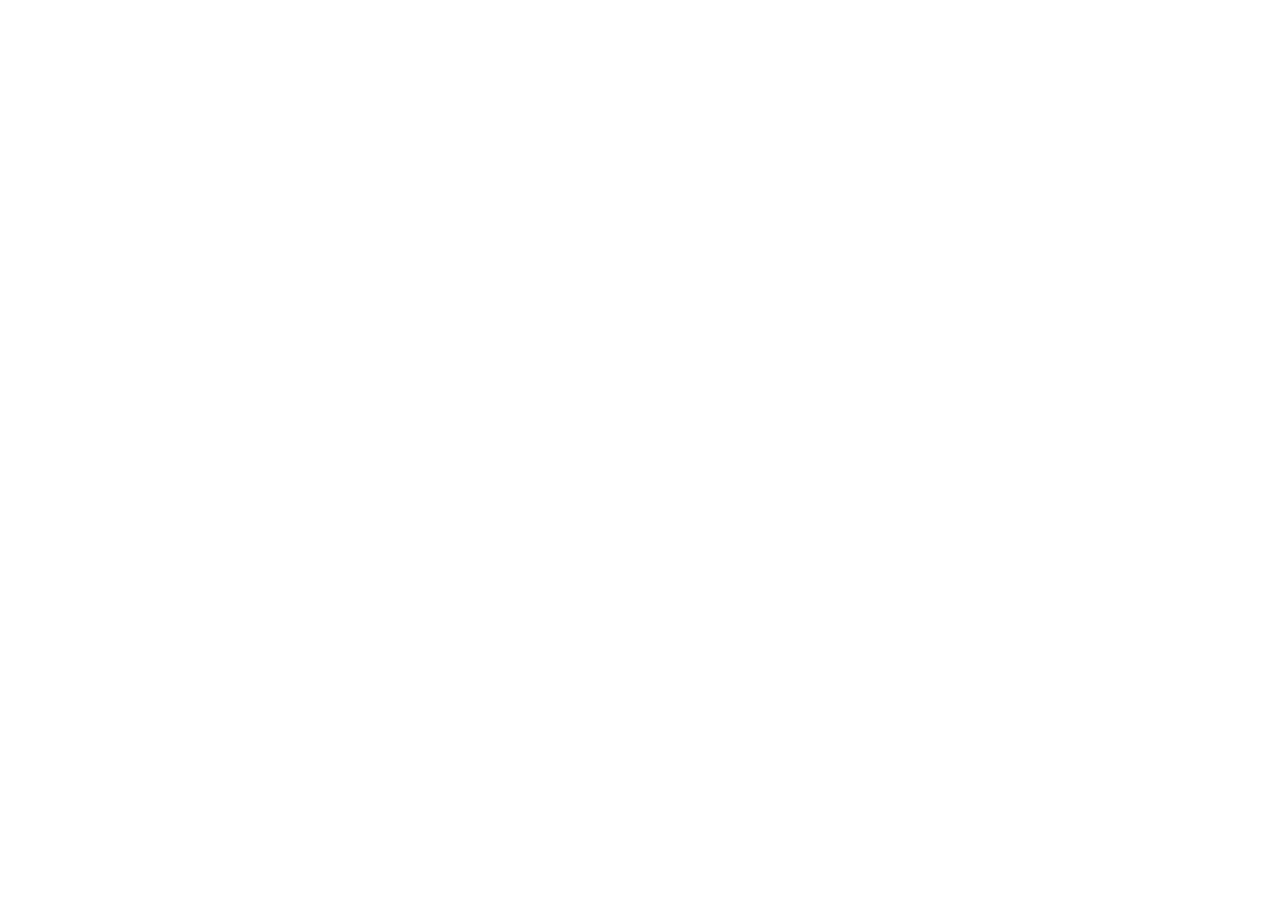
==== commit 2434891d: "Update admin.html" ====
--- a/admin.html
+++ b/admin.html
@@ -3,7 +3,7 @@
 <head>
     <meta charset="UTF-8">
     <meta name="viewport" content="width=device-width, initial-scale=1.0">
-    <title>Panel Admin — IT Support</title>
+    <title>Panel Admin/title>
     <link href="https://fonts.googleapis.com/css2?family=DM+Serif+Display&family=Inter:wght@400;500;600&display=swap" rel="stylesheet">
     <link rel="stylesheet" href="style.css">
     <style>
@@ -117,7 +117,6 @@
             margin-top: 16px;
         }
         
-        /* Panel de tickets (después de login) */
         .admin-layout {
             display: flex;
             min-height: 100vh;
@@ -350,7 +349,6 @@
 </head>
 <body>
 
-    <!-- PANTALLA DE LOGIN -->
     <div id="login-screen" class="login-layout">
         <aside class="login-sidebar">
             <div class="brand">IT Support</div>
@@ -373,10 +371,9 @@
         </main>
     </div>
 
-    <!-- PANEL DE ADMIN (oculto inicialmente) -->
     <div id="admin-panel" class="admin-layout" style="display:none;">
         <aside class="admin-sidebar">
-            <div class="brand">IT Support</div>
+            <div class="brand">Soporte</div>
             <nav class="admin-nav">
                 <a href="index.html">Nuevo Ticket</a>
                 <a href="#" class="active">Panel Admin</a>
@@ -522,7 +519,6 @@
             return div.innerHTML;
         }
 
-        // Seguridad: limpiar al salir
         window.addEventListener('beforeunload', () => { TOKEN = ''; });
     </script>
 </body>
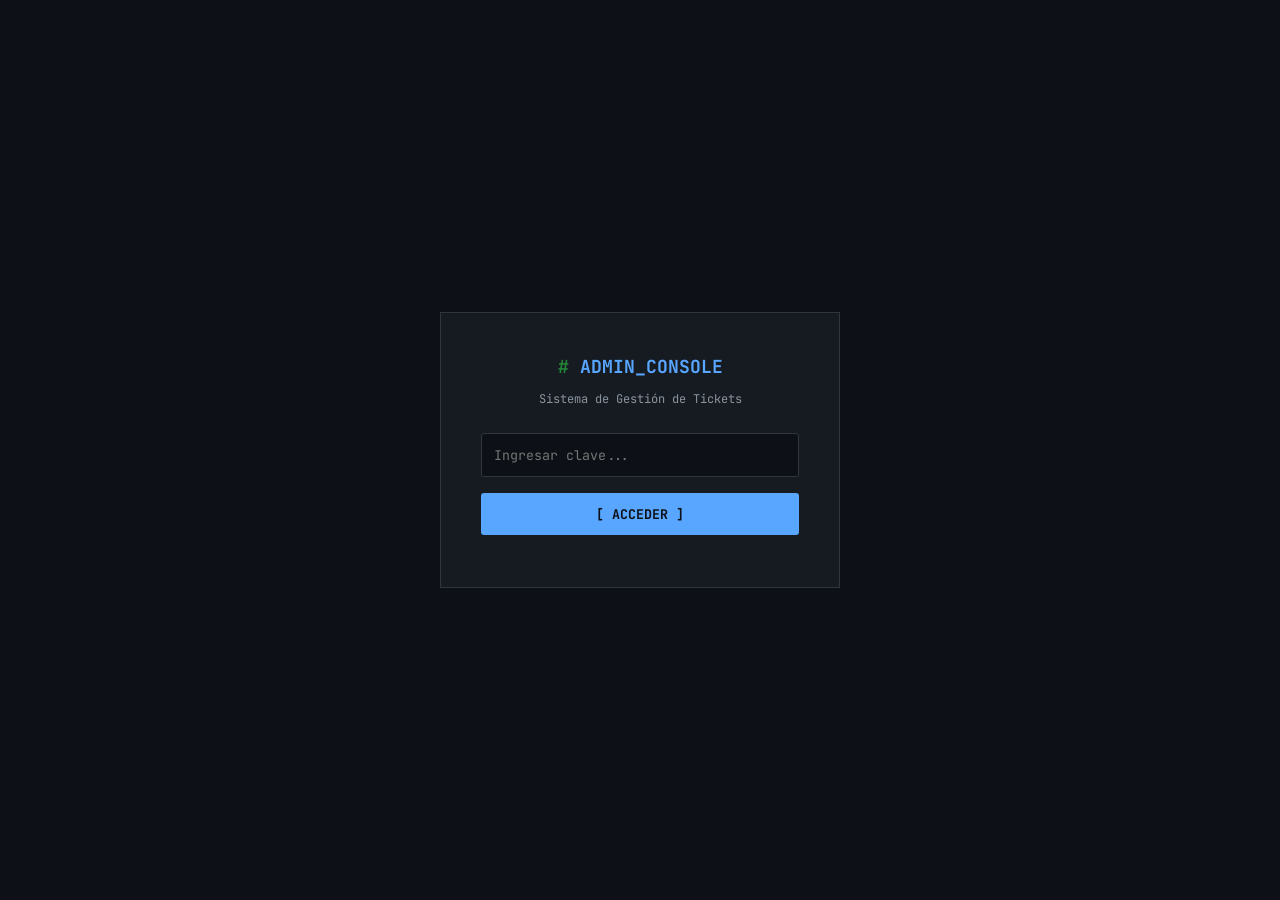
==== commit 136506b0: "Update admin.html" ====
--- a/admin.html
+++ b/admin.html
@@ -3,410 +3,315 @@
 <head>
     <meta charset="UTF-8">
     <meta name="viewport" content="width=device-width, initial-scale=1.0">
-    <title>Panel Admin/title>
-    <link href="https://fonts.googleapis.com/css2?family=DM+Serif+Display&family=Inter:wght@400;500;600&display=swap" rel="stylesheet">
-    <link rel="stylesheet" href="style.css">
+    <title>Admin // Tickets IT</title>
+    <link href="https://fonts.googleapis.com/css2?family=JetBrains+Mono:wght@400;700&display=swap" rel="stylesheet">
     <style>
-        /* Estilos adicionales específicos del admin */
-        .login-layout {
-            display: flex;
-            min-height: 100vh;
-        }
-        
-        .login-sidebar {
-            width: 260px;
-            background: var(--sidebar);
-            color: var(--sidebar-text);
-            padding: 40px 30px;
-            display: flex;
-            flex-direction: column;
-        }
-        
-        .login-sidebar .brand {
-            font-family: var(--font-serif);
-            font-size: 28px;
-            margin-bottom: 40px;
-        }
-        
-        .back-link {
-            margin-top: auto;
-            color: var(--sidebar-text);
-            text-decoration: none;
-            opacity: 0.7;
-            font-size: 14px;
-            display: flex;
-            align-items: center;
-            gap: 8px;
-            transition: opacity 0.2s;
-        }
-        
-        .back-link:hover {
-            opacity: 1;
-        }
-        
-        .login-main {
-            flex: 1;
+        * { margin: 0; padding: 0; box-sizing: border-box; }
+        
+        :root {
+            --bg: #0d1117;
+            --bg-secondary: #161b22;
+            --accent: #58a6ff;
+            --success: #238636;
+            --danger: #da3633;
+            --warning: #f0883e;
+            --text: #c9d1d9;
+            --text-muted: #8b949e;
+            --border: #30363d;
+            --font: 'JetBrains Mono', monospace;
+        }
+        
+        body {
+            font-family: var(--font);
+            background: var(--bg);
+            color: var(--text);
+            font-size: 13px;
+            line-height: 1.6;
+        }
+        
+        .login-screen {
             display: flex;
             align-items: center;
             justify-content: center;
-            padding: 60px;
-        }
-        
-        .login-card {
+            min-height: 100vh;
+        }
+        
+        .login-box {
+            background: var(--bg-secondary);
+            border: 1px solid var(--border);
+            padding: 40px;
             width: 100%;
             max-width: 400px;
-        }
-        
-        .login-card h1 {
-            font-family: var(--font-serif);
-            font-size: 32px;
+            text-align: center;
+        }
+        
+        .login-box h1 {
+            color: var(--accent);
+            font-size: 18px;
             margin-bottom: 8px;
         }
         
-        .login-card p {
+        .login-box h1::before {
+            content: "# ";
+            color: var(--success);
+        }
+        
+        .login-box p {
             color: var(--text-muted);
-            margin-bottom: 32px;
-        }
-        
-        .login-field {
-            margin-bottom: 20px;
-        }
-        
-        .login-field label {
-            display: block;
-            font-weight: 500;
-            margin-bottom: 8px;
-            font-size: 14px;
-        }
-        
-        .login-field input {
+            font-size: 12px;
+            margin-bottom: 24px;
+        }
+        
+        .login-box input {
             width: 100%;
-            padding: 14px 16px;
-            border: 1px solid var(--border);
-            border-radius: 4px;
-            font-family: var(--font-sans);
-            font-size: 15px;
-        }
-        
-        .login-field input:focus {
+            padding: 12px;
+            background: var(--bg);
+            border: 1px solid var(--border);
+            color: var(--text);
+            font-family: var(--font);
+            margin-bottom: 16px;
+            border-radius: 3px;
+        }
+        
+        .login-box input:focus {
             outline: none;
             border-color: var(--accent);
         }
         
-        .btn-login {
+        .login-box button {
             width: 100%;
+            padding: 12px;
             background: var(--accent);
-            color: white;
+            color: var(--bg);
             border: none;
-            padding: 16px;
-            font-family: var(--font-sans);
-            font-size: 15px;
-            font-weight: 600;
-            border-radius: 4px;
+            font-family: var(--font);
+            font-weight: 700;
             cursor: pointer;
-            margin-top: 8px;
-        }
-        
-        .btn-login:hover {
-            background: var(--accent-hover);
-        }
-        
-        .error-message {
-            color: #c45c4a;
-            font-size: 14px;
-            margin-top: 16px;
-        }
-        
-        .admin-layout {
-            display: flex;
-            min-height: 100vh;
-        }
-        
-        .admin-sidebar {
-            width: 260px;
-            background: var(--sidebar);
-            color: var(--sidebar-text);
-            padding: 40px 30px;
-            position: fixed;
-            height: 100vh;
-        }
-        
-        .admin-sidebar .brand {
-            font-family: var(--font-serif);
-            font-size: 28px;
-            margin-bottom: 60px;
-        }
-        
-        .admin-nav {
-            display: flex;
-            flex-direction: column;
-            gap: 8px;
-        }
-        
-        .admin-nav a {
-            color: var(--sidebar-text);
-            text-decoration: none;
-            padding: 12px 16px;
-            border-radius: 6px;
-            opacity: 0.7;
-            transition: all 0.2s;
-        }
-        
-        .admin-nav a:hover,
-        .admin-nav a.active {
-            opacity: 1;
-            background: rgba(255,255,255,0.1);
-        }
-        
-        .admin-main {
-            flex: 1;
-            margin-left: 260px;
-            padding: 60px;
-        }
-        
-        .admin-header {
-            margin-bottom: 40px;
-            padding-bottom: 24px;
-            border-bottom: 1px solid var(--border);
-        }
-        
-        .admin-header h1 {
-            font-family: var(--font-serif);
-            font-size: 32px;
-            margin-bottom: 8px;
-        }
-        
-        .stats-row {
-            display: flex;
-            gap: 20px;
-            margin-bottom: 32px;
-        }
-        
-        .stat-box {
-            background: var(--surface);
-            border: 1px solid var(--border);
-            padding: 20px 28px;
-            min-width: 140px;
-        }
-        
-        .stat-number {
-            font-family: var(--font-serif);
-            font-size: 36px;
+            border-radius: 3px;
+        }
+        
+        .login-box button:hover {
+            background: #79c0ff;
+        }
+        
+        .error {
+            color: var(--danger);
+            font-size: 12px;
+            margin-top: 12px;
+        }
+        
+        .panel {
+            display: none;
+            max-width: 1200px;
+            margin: 0 auto;
+            padding: 24px;
+        }
+        
+        .panel-header {
+            display: flex;
+            justify-content: space-between;
+            align-items: center;
+            margin-bottom: 24px;
+            padding-bottom: 16px;
+            border-bottom: 2px solid var(--accent);
+        }
+        
+        .panel-header h1 {
             color: var(--accent);
+            font-size: 20px;
+        }
+        
+        .panel-header h1::before {
+            content: "$ ";
+            color: var(--success);
+        }
+        
+        .stats {
+            display: flex;
+            gap: 16px;
+        }
+        
+        .stat {
+            background: var(--bg-secondary);
+            border: 1px solid var(--border);
+            padding: 12px 20px;
+            text-align: center;
+        }
+        
+        .stat-num {
+            font-size: 24px;
+            font-weight: 700;
+            color: var(--accent);
         }
         
         .stat-label {
-            font-size: 13px;
+            font-size: 11px;
             color: var(--text-muted);
             text-transform: uppercase;
-            letter-spacing: 0.5px;
         }
         
         .filters {
             display: flex;
-            gap: 12px;
-            margin-bottom: 24px;
+            gap: 8px;
+            margin-bottom: 20px;
         }
         
         .filter-btn {
-            padding: 10px 20px;
-            background: transparent;
+            padding: 8px 16px;
+            background: var(--bg-secondary);
             border: 1px solid var(--border);
             color: var(--text);
-            font-family: var(--font-sans);
-            font-size: 14px;
+            font-family: var(--font);
             cursor: pointer;
-            border-radius: 4px;
+            font-size: 12px;
         }
         
         .filter-btn.active {
             background: var(--accent);
-            color: white;
+            color: var(--bg);
             border-color: var(--accent);
         }
         
         .tickets-list {
-            display: flex;
-            flex-direction: column;
-            gap: 16px;
-        }
-        
-        .ticket-item {
-            background: var(--surface);
-            border: 1px solid var(--border);
-            border-left: 4px solid;
-            padding: 24px;
-        }
-        
-        .ticket-item.critica { border-left-color: #c45c4a; }
-        .ticket-item.alta { border-left-color: #c4a13d; }
-        .ticket-item.media { border-left-color: var(--accent); }
-        .ticket-item.baja { border-left-color: #8b8b8b; }
+            display: grid;
+            gap: 12px;
+        }
+        
+        .ticket {
+            background: var(--bg-secondary);
+            border: 1px solid var(--border);
+            border-left: 3px solid;
+            padding: 16px;
+        }
+        
+        .ticket.critica { border-left-color: var(--danger); }
+        .ticket.alta { border-left-color: var(--warning); }
+        .ticket.media { border-left-color: var(--accent); }
+        .ticket.baja { border-left-color: var(--text-muted); }
         
         .ticket-header {
             display: flex;
             justify-content: space-between;
-            align-items: center;
-            margin-bottom: 12px;
+            margin-bottom: 8px;
         }
         
         .ticket-id {
-            font-weight: 600;
-            font-size: 16px;
-        }
-        
-        .ticket-priority {
-            padding: 4px 12px;
-            font-size: 11px;
-            font-weight: 600;
+            color: var(--accent);
+            font-weight: 700;
+        }
+        
+        .priority {
+            font-size: 10px;
             text-transform: uppercase;
-            letter-spacing: 0.5px;
-            border-radius: 4px;
-            background: #e8e6e3;
-        }
+            padding: 2px 6px;
+            border-radius: 2px;
+        }
+        
+        .priority.critica { background: var(--danger); color: white; }
+        .priority.alta { background: var(--warning); color: var(--bg); }
+        .priority.media { background: var(--accent); color: var(--bg); }
+        .priority.baja { background: var(--text-muted); color: var(--bg); }
         
         .ticket-meta {
             color: var(--text-muted);
-            font-size: 14px;
-            margin-bottom: 16px;
+            font-size: 12px;
+            margin-bottom: 12px;
         }
         
         .ticket-desc {
             background: var(--bg);
-            padding: 16px;
+            border: 1px solid var(--border);
+            padding: 12px;
             margin-bottom: 12px;
-            font-size: 14px;
-            line-height: 1.6;
-        }
-        
-        .ticket-notes {
-            margin-top: 12px;
-            padding: 12px 16px;
-            background: #f5f4f2;
-            border-left: 3px solid var(--accent);
-            font-size: 14px;
+            font-size: 12px;
+            white-space: pre-wrap;
+        }
+        
+        .ticket-details {
+            margin-top: 8px;
+            padding: 8px;
+            background: rgba(88, 166, 255, 0.1);
+            border-left: 2px solid var(--accent);
+            font-size: 11px;
             color: var(--text-muted);
         }
         
         .ticket-actions {
             display: flex;
-            gap: 12px;
-            margin-top: 20px;
-        }
-        
-        .btn-action {
-            padding: 10px 20px;
-            font-family: var(--font-sans);
-            font-size: 13px;
+            gap: 8px;
+        }
+        
+        .btn {
+            padding: 6px 12px;
             border: none;
+            font-family: var(--font);
+            font-size: 11px;
             cursor: pointer;
-            border-radius: 4px;
+            border-radius: 2px;
         }
         
         .btn-resolve {
-            background: var(--accent);
+            background: var(--success);
             color: white;
         }
         
         .btn-reopen {
-            background: var(--border);
-            color: var(--text);
+            background: var(--text-muted);
+            color: var(--bg);
         }
         
         .btn-delete {
-            background: transparent;
-            color: #c45c4a;
-            border: 1px solid #c45c4a;
+            background: var(--danger);
+            color: white;
             margin-left: auto;
         }
         
-        .btn-delete:hover {
-            background: #c45c4a;
-            color: white;
-        }
-        
-        .empty-state {
+        .empty {
             text-align: center;
-            padding: 80px;
+            padding: 60px;
             color: var(--text-muted);
         }
         
         .closed {
             opacity: 0.6;
-        }
-        
-        @media (max-width: 900px) {
-            .admin-sidebar {
-                width: 100%;
-                position: relative;
-                height: auto;
-            }
-            .admin-main {
-                margin-left: 0;
-            }
         }
     </style>
 </head>
 <body>
-
-    <div id="login-screen" class="login-layout">
-        <aside class="login-sidebar">
-            <div class="brand">IT Support</div>
-            <a href="index.html" class="back-link">← Volver al formulario</a>
-        </aside>
-        
-        <main class="login-main">
-            <div class="login-card">
-                <h1>Acceso Administrativo</h1>
-                <p>Ingrese su clave de acceso para gestionar tickets</p>
-                
-                <div class="login-field">
-                    <label>Clave de acceso</label>
-                    <input type="password" id="password" placeholder="••••••••" onkeypress="if(event.key==='Enter')login()">
-                </div>
-                
-                <button class="btn-login" onclick="login()">Ingresar</button>
-                <div id="error-msg" class="error-message"></div>
-            </div>
-        </main>
+    <div class="login-screen" id="login">
+        <div class="login-box">
+            <h1>ADMIN_CONSOLE</h1>
+            <p>Sistema de Gestión de Tickets</p>
+            <input type="password" id="password" placeholder="Ingresar clave..." onkeypress="if(event.key==='Enter')login()">
+            <button onclick="login()">[ ACCEDER ]</button>
+            <div id="error" class="error"></div>
+        </div>
     </div>
 
-    <div id="admin-panel" class="admin-layout" style="display:none;">
-        <aside class="admin-sidebar">
-            <div class="brand">Soporte</div>
-            <nav class="admin-nav">
-                <a href="index.html">Nuevo Ticket</a>
-                <a href="#" class="active">Panel Admin</a>
-            </nav>
-        </aside>
-        
-        <main class="admin-main">
-            <div class="admin-header">
-                <h1>Gestión de Tickets</h1>
-                <p class="subtitle">Panel administrativo de soporte técnico</p>
-            </div>
-            
-            <div class="stats-row">
-                <div class="stat-box">
-                    <div class="stat-number" id="stat-open">0</div>
+    <div class="panel" id="panel">
+        <div class="panel-header">
+            <h1>PANEL_ADMIN</h1>
+            <div class="stats">
+                <div class="stat">
+                    <div class="stat-num" id="stat-open">0</div>
                     <div class="stat-label">Abiertos</div>
                 </div>
-                <div class="stat-box">
-                    <div class="stat-number" id="stat-crit">0</div>
+                <div class="stat">
+                    <div class="stat-num" id="stat-crit">0</div>
                     <div class="stat-label">Críticos</div>
                 </div>
             </div>
-            
-            <div class="filters">
-                <button class="filter-btn active" onclick="filter('all', this)">Todos</button>
-                <button class="filter-btn" onclick="filter('open', this)">Abiertos</button>
-                <button class="filter-btn" onclick="filter('closed', this)">Resueltos</button>
-            </div>
-            
-            <div id="tickets-container" class="tickets-list">
-                <div class="empty-state">Cargando tickets...</div>
-            </div>
-        </main>
+        </div>
+
+        <div class="filters">
+            <button class="filter-btn active" onclick="filter('all', this)">TODOS</button>
+            <button class="filter-btn" onclick="filter('open', this)">ABIERTOS</button>
+            <button class="filter-btn" onclick="filter('closed', this)">CERRADOS</button>
+        </div>
+
+        <div id="tickets-container" class="tickets-list">
+            <div class="empty">Cargando...</div>
+        </div>
     </div>
 
     <script>
@@ -416,7 +321,7 @@
 
         async function login() {
             const pwd = document.getElementById('password').value;
-            document.getElementById('error-msg').textContent = '';
+            document.getElementById('error').textContent = '';
             
             if (!pwd) return;
             
@@ -428,52 +333,52 @@
                 });
                 
                 if (res.status === 401) {
-                    document.getElementById('error-msg').textContent = 'Clave incorrecta';
+                    document.getElementById('error').textContent = 'Clave incorrecta';
                     TOKEN = '';
                     return;
                 }
                 
                 tickets = await res.json();
-                document.getElementById('login-screen').style.display = 'none';
-                document.getElementById('admin-panel').style.display = 'flex';
+                document.getElementById('login').style.display = 'none';
+                document.getElementById('panel').style.display = 'block';
                 render('all');
                 updateStats();
                 
             } catch (err) {
-                document.getElementById('error-msg').textContent = 'Error de conexión';
+                document.getElementById('error').textContent = 'Error de conexión';
                 TOKEN = '';
             }
         }
 
-        function render(filterType) {
+        function render(filter) {
             const container = document.getElementById('tickets-container');
             let list = tickets;
             
-            if (filterType === 'open') list = tickets.filter(t => t.estado === 'Abierto');
-            if (filterType === 'closed') list = tickets.filter(t => t.estado === 'Cerrado');
+            if (filter === 'open') list = tickets.filter(t => t.estado === 'Abierto');
+            if (filter === 'closed') list = tickets.filter(t => t.estado === 'Cerrado');
             
             if (list.length === 0) {
-                container.innerHTML = '<div class="empty-state">No hay tickets en esta categoría</div>';
+                container.innerHTML = '<div class="empty">Sin tickets en esta categoría</div>';
                 return;
             }
             
             container.innerHTML = list.map(t => `
-                <div class="ticket-item ${t.prioridad.toLowerCase()} ${t.estado === 'Cerrado' ? 'closed' : ''}">
+                <div class="ticket ${t.prioridad.toLowerCase()} ${t.estado === 'Cerrado' ? 'closed' : ''}">
                     <div class="ticket-header">
-                        <span class="ticket-id">#${t.id} — ${esc(t.titulo)}</span>
-                        <span class="ticket-priority">${t.prioridad}</span>
+                        <span class="ticket-id">#${t.id}: ${esc(t.titulo)}</span>
+                        <span class="priority ${t.prioridad.toLowerCase()}">${t.prioridad}</span>
                     </div>
                     <div class="ticket-meta">
-                        ${t.email} · ${t.solicitante} · ${new Date(t.fecha_creacion).toLocaleString()}
+                        ${t.email} | ${t.solicitante} | ${new Date(t.fecha_creacion).toLocaleString()}
                     </div>
                     <div class="ticket-desc">${esc(t.descripcion)}</div>
-                    ${t.detalles_extra ? `<div class="ticket-notes"><strong>Notas:</strong> ${esc(t.detalles_extra)}</div>` : ''}
+                    ${t.detalles_extra ? `<div class="ticket-details"><strong>Notas:</strong> ${esc(t.detalles_extra)}</div>` : ''}
                     <div class="ticket-actions">
                         ${t.estado === 'Abierto' 
-                            ? `<button class="btn-action btn-resolve" onclick="update(${t.id}, 'Cerrado')">Marcar resuelto</button>`
-                            : `<button class="btn-action btn-reopen" onclick="update(${t.id}, 'Abierto')">Reabrir</button>`
+                            ? `<button class="btn btn-resolve" onclick="update(${t.id}, 'Cerrado')">[ RESOLVER ]</button>`
+                            : `<button class="btn btn-reopen" onclick="update(${t.id}, 'Abierto')">[ REABRIR ]</button>`
                         }
-                        <button class="btn-action btn-delete" onclick="del(${t.id})">Eliminar</button>
+                        <button class="btn btn-delete" onclick="del(${t.id})">[ ELIMINAR ]</button>
                     </div>
                 </div>
             `).join('');
@@ -519,7 +424,14 @@
             return div.innerHTML;
         }
 
+        // Logout al salir
         window.addEventListener('beforeunload', () => { TOKEN = ''; });
+        document.addEventListener('visibilitychange', () => {
+            if (document.hidden) {
+                TOKEN = '';
+                location.reload();
+            }
+        });
     </script>
 </body>
 </html>
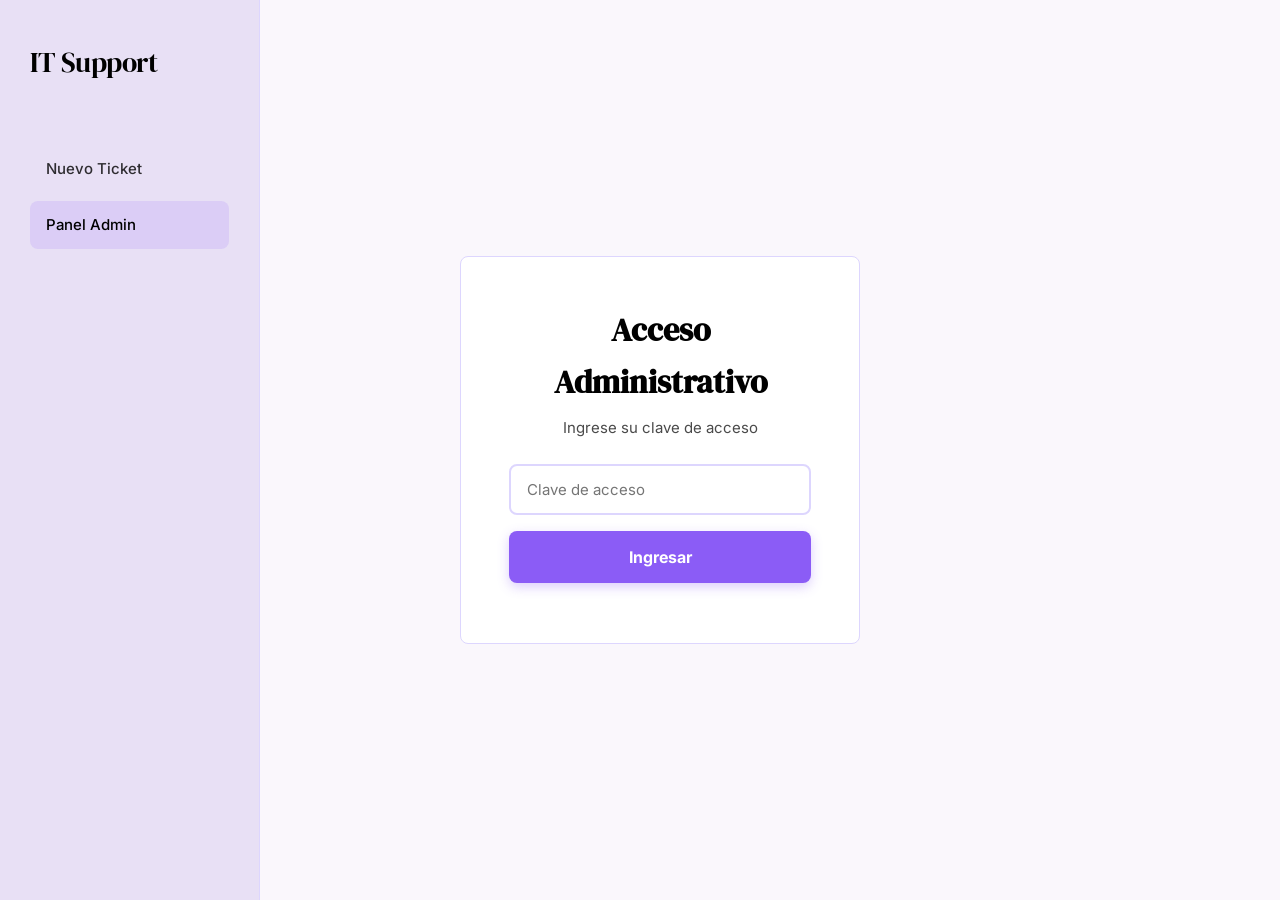
==== commit 77fabdb3: "Update admin.html" ====
--- a/admin.html
+++ b/admin.html
@@ -3,327 +3,296 @@
 <head>
     <meta charset="UTF-8">
     <meta name="viewport" content="width=device-width, initial-scale=1.0">
-    <title>Admin // Tickets IT</title>
-    <link href="https://fonts.googleapis.com/css2?family=JetBrains+Mono:wght@400;700&display=swap" rel="stylesheet">
+    <title>Panel de Administración — IT Support</title>
+    <link href="https://fonts.googleapis.com/css2?family=DM+Serif+Display&family=Inter:wght@400;500;600&display=swap" rel="stylesheet">
+    <link rel="stylesheet" href="style.css">
     <style>
-        * { margin: 0; padding: 0; box-sizing: border-box; }
-        
-        :root {
-            --bg: #0d1117;
-            --bg-secondary: #161b22;
-            --accent: #58a6ff;
-            --success: #238636;
-            --danger: #da3633;
-            --warning: #f0883e;
-            --text: #c9d1d9;
-            --text-muted: #8b949e;
-            --border: #30363d;
-            --font: 'JetBrains Mono', monospace;
-        }
-        
-        body {
-            font-family: var(--font);
-            background: var(--bg);
-            color: var(--text);
-            font-size: 13px;
-            line-height: 1.6;
-        }
-        
-        .login-screen {
+        /* Estilos adicionales específicos del panel */
+        .login-main {
             display: flex;
             align-items: center;
             justify-content: center;
             min-height: 100vh;
+            margin-left: 260px;
         }
         
         .login-box {
-            background: var(--bg-secondary);
+            background: var(--surface);
+            padding: 48px;
             border: 1px solid var(--border);
-            padding: 40px;
+            border-radius: 8px;
             width: 100%;
             max-width: 400px;
             text-align: center;
         }
         
-        .login-box h1 {
-            color: var(--accent);
-            font-size: 18px;
+        .login-box h2 {
+            font-family: var(--font-serif);
+            font-size: 32px;
             margin-bottom: 8px;
-        }
-        
-        .login-box h1::before {
-            content: "# ";
-            color: var(--success);
         }
         
         .login-box p {
             color: var(--text-muted);
-            font-size: 12px;
             margin-bottom: 24px;
         }
         
         .login-box input {
-            width: 100%;
-            padding: 12px;
-            background: var(--bg);
-            border: 1px solid var(--border);
-            color: var(--text);
-            font-family: var(--font);
             margin-bottom: 16px;
-            border-radius: 3px;
-        }
-        
-        .login-box input:focus {
-            outline: none;
-            border-color: var(--accent);
         }
         
         .login-box button {
             width: 100%;
-            padding: 12px;
-            background: var(--accent);
-            color: var(--bg);
-            border: none;
-            font-family: var(--font);
-            font-weight: 700;
-            cursor: pointer;
-            border-radius: 3px;
-        }
-        
-        .login-box button:hover {
-            background: #79c0ff;
-        }
-        
-        .error {
-            color: var(--danger);
-            font-size: 12px;
+        }
+        
+        .error-msg {
+            color: #c45c4a;
+            font-size: 14px;
             margin-top: 12px;
         }
         
-        .panel {
-            display: none;
-            max-width: 1200px;
-            margin: 0 auto;
-            padding: 24px;
-        }
-        
-        .panel-header {
+        /* Panel de tickets */
+        .tickets-header {
             display: flex;
             justify-content: space-between;
             align-items: center;
-            margin-bottom: 24px;
-            padding-bottom: 16px;
-            border-bottom: 2px solid var(--accent);
-        }
-        
-        .panel-header h1 {
+            margin-bottom: 32px;
+            padding-bottom: 24px;
+            border-bottom: 1px solid var(--border);
+        }
+        
+        .tickets-title {
+            font-family: var(--font-serif);
+            font-size: 32px;
+        }
+        
+        .stats-row {
+            display: flex;
+            gap: 16px;
+        }
+        
+        .stat-box {
+            background: #f5f4f2;
+            padding: 16px 24px;
+            border-radius: 4px;
+            text-align: center;
+        }
+        
+        .stat-number {
+            font-size: 28px;
+            font-weight: 600;
             color: var(--accent);
-            font-size: 20px;
-        }
-        
-        .panel-header h1::before {
-            content: "$ ";
-            color: var(--success);
-        }
-        
-        .stats {
-            display: flex;
-            gap: 16px;
-        }
-        
-        .stat {
-            background: var(--bg-secondary);
-            border: 1px solid var(--border);
-            padding: 12px 20px;
-            text-align: center;
-        }
-        
-        .stat-num {
-            font-size: 24px;
-            font-weight: 700;
-            color: var(--accent);
         }
         
         .stat-label {
-            font-size: 11px;
+            font-size: 12px;
             color: var(--text-muted);
             text-transform: uppercase;
-        }
-        
+            letter-spacing: 0.5px;
+        }
+        
+        /* Filtros */
         .filters {
             display: flex;
-            gap: 8px;
-            margin-bottom: 20px;
+            gap: 12px;
+            margin-bottom: 24px;
         }
         
         .filter-btn {
-            padding: 8px 16px;
-            background: var(--bg-secondary);
+            background: transparent;
             border: 1px solid var(--border);
-            color: var(--text);
-            font-family: var(--font);
+            padding: 10px 20px;
+            font-family: var(--font-sans);
+            font-size: 14px;
             cursor: pointer;
-            font-size: 12px;
-        }
-        
+            border-radius: 4px;
+            transition: all 0.2s;
+        }
+        
+        .filter-btn:hover,
         .filter-btn.active {
             background: var(--accent);
-            color: var(--bg);
+            color: white;
             border-color: var(--accent);
         }
         
-        .tickets-list {
-            display: grid;
-            gap: 12px;
-        }
-        
-        .ticket {
-            background: var(--bg-secondary);
+        /* Lista de tickets */
+        .ticket-item {
+            background: var(--surface);
             border: 1px solid var(--border);
-            border-left: 3px solid;
-            padding: 16px;
-        }
-        
-        .ticket.critica { border-left-color: var(--danger); }
-        .ticket.alta { border-left-color: var(--warning); }
-        .ticket.media { border-left-color: var(--accent); }
-        .ticket.baja { border-left-color: var(--text-muted); }
+            border-left: 4px solid;
+            padding: 24px;
+            margin-bottom: 16px;
+            border-radius: 4px;
+        }
+        
+        .ticket-item.critica { border-left-color: #c45c4a; }
+        .ticket-item.alta { border-left-color: #c4a13d; }
+        .ticket-item.media { border-left-color: var(--accent); }
+        .ticket-item.baja { border-left-color: #8b8b8b; }
         
         .ticket-header {
             display: flex;
             justify-content: space-between;
-            margin-bottom: 8px;
+            align-items: flex-start;
+            margin-bottom: 12px;
         }
         
         .ticket-id {
-            color: var(--accent);
-            font-weight: 700;
-        }
-        
-        .priority {
-            font-size: 10px;
-            text-transform: uppercase;
-            padding: 2px 6px;
-            border-radius: 2px;
-        }
-        
-        .priority.critica { background: var(--danger); color: white; }
-        .priority.alta { background: var(--warning); color: var(--bg); }
-        .priority.media { background: var(--accent); color: var(--bg); }
-        .priority.baja { background: var(--text-muted); color: var(--bg); }
+            font-weight: 600;
+            font-size: 16px;
+        }
         
         .ticket-meta {
             color: var(--text-muted);
-            font-size: 12px;
+            font-size: 14px;
             margin-bottom: 12px;
         }
         
         .ticket-desc {
-            background: var(--bg);
-            border: 1px solid var(--border);
+            background: #f5f4f2;
+            padding: 16px;
+            border-radius: 4px;
+            margin-bottom: 12px;
+            font-size: 14px;
+            line-height: 1.6;
+            white-space: pre-wrap;
+        }
+        
+        .ticket-details-extra {
+            margin-top: 12px;
             padding: 12px;
-            margin-bottom: 12px;
-            font-size: 12px;
-            white-space: pre-wrap;
-        }
-        
-        .ticket-details {
-            margin-top: 8px;
-            padding: 8px;
-            background: rgba(88, 166, 255, 0.1);
-            border-left: 2px solid var(--accent);
-            font-size: 11px;
-            color: var(--text-muted);
+            background: #e8f4e8;
+            border-radius: 4px;
+            font-size: 13px;
         }
         
         .ticket-actions {
             display: flex;
-            gap: 8px;
-        }
-        
-        .btn {
-            padding: 6px 12px;
+            gap: 12px;
+            margin-top: 16px;
+        }
+        
+        .btn-small {
+            padding: 8px 16px;
+            font-size: 13px;
+        }
+        
+        .btn-resolve {
+            background: var(--accent);
+            color: white;
             border: none;
-            font-family: var(--font);
-            font-size: 11px;
-            cursor: pointer;
-            border-radius: 2px;
-        }
-        
-        .btn-resolve {
-            background: var(--success);
+        }
+        
+        .btn-reopen {
+            background: #8b8b8b;
             color: white;
-        }
-        
-        .btn-reopen {
-            background: var(--text-muted);
-            color: var(--bg);
+            border: none;
         }
         
         .btn-delete {
-            background: var(--danger);
+            background: transparent;
+            color: #c45c4a;
+            border: 1px solid #c45c4a;
+            margin-left: auto;
+        }
+        
+        .btn-delete:hover {
+            background: #c45c4a;
             color: white;
-            margin-left: auto;
-        }
-        
-        .empty {
+        }
+        
+        .empty-state {
             text-align: center;
             padding: 60px;
             color: var(--text-muted);
         }
         
         .closed {
-            opacity: 0.6;
+            opacity: 0.7;
+        }
+        
+        /* Responsive */
+        @media (max-width: 900px) {
+            .login-main {
+                margin-left: 0;
+            }
+            
+            .tickets-header {
+                flex-direction: column;
+                align-items: flex-start;
+                gap: 16px;
+            }
+            
+            .ticket-actions {
+                flex-wrap: wrap;
+            }
         }
     </style>
 </head>
 <body>
-    <div class="login-screen" id="login">
-        <div class="login-box">
-            <h1>ADMIN_CONSOLE</h1>
-            <p>Sistema de Gestión de Tickets</p>
-            <input type="password" id="password" placeholder="Ingresar clave..." onkeypress="if(event.key==='Enter')login()">
-            <button onclick="login()">[ ACCEDER ]</button>
-            <div id="error" class="error"></div>
-        </div>
-    </div>
-
-    <div class="panel" id="panel">
-        <div class="panel-header">
-            <h1>PANEL_ADMIN</h1>
-            <div class="stats">
-                <div class="stat">
-                    <div class="stat-num" id="stat-open">0</div>
-                    <div class="stat-label">Abiertos</div>
-                </div>
-                <div class="stat">
-                    <div class="stat-num" id="stat-crit">0</div>
-                    <div class="stat-label">Críticos</div>
+    <div class="page">
+        <!-- Sidebar igual que en index.html -->
+        <aside class="sidebar">
+            <div class="brand">IT Support</div>
+            <nav class="nav">
+                <a href="index.html" class="nav-item">Nuevo Ticket</a>
+                <a href="#" class="nav-item active">Panel Admin</a>
+            </nav>
+        </aside>
+        
+        <!-- Login Screen -->
+        <main class="main login-main" id="login-screen">
+            <div class="login-box">
+                <h2>Acceso Administrativo</h2>
+                <p>Ingrese su clave de acceso</p>
+                <input type="password" id="password" placeholder="Clave de acceso" onkeypress="if(event.key==='Enter')login()">
+                <button class="btn-primary" onclick="login()">Ingresar</button>
+                <div id="error-msg" class="error-msg"></div>
+            </div>
+        </main>
+        
+        <!-- Panel Content -->
+        <main class="main" id="panel-content" style="display:none;">
+            <div class="tickets-header">
+                <h1 class="tickets-title">Gestión de Tickets</h1>
+                <div class="stats-row">
+                    <div class="stat-box">
+                        <div class="stat-number" id="stat-open">0</div>
+                        <div class="stat-label">Abiertos</div>
+                    </div>
+                    <div class="stat-box">
+                        <div class="stat-number" id="stat-crit">0</div>
+                        <div class="stat-label">Críticos</div>
+                    </div>
                 </div>
             </div>
-        </div>
-
-        <div class="filters">
-            <button class="filter-btn active" onclick="filter('all', this)">TODOS</button>
-            <button class="filter-btn" onclick="filter('open', this)">ABIERTOS</button>
-            <button class="filter-btn" onclick="filter('closed', this)">CERRADOS</button>
-        </div>
-
-        <div id="tickets-container" class="tickets-list">
-            <div class="empty">Cargando...</div>
-        </div>
+            
+            <div class="filters">
+                <button class="filter-btn active" onclick="filter('all', this)">Todos</button>
+                <button class="filter-btn" onclick="filter('open', this)">Abiertos</button>
+                <button class="filter-btn" onclick="filter('closed', this)">Resueltos</button>
+            </div>
+            
+            <div id="tickets-list">
+                <div class="empty-state">Cargando tickets...</div>
+            </div>
+        </main>
     </div>
 
     <script>
         const API_URL = 'https://tickets-api-63tv.onrender.com';
         let TOKEN = '';
-        let tickets = [];
+        let ticketsData = [];
 
         async function login() {
             const pwd = document.getElementById('password').value;
-            document.getElementById('error').textContent = '';
-            
-            if (!pwd) return;
+            document.getElementById('error-msg').textContent = '';
+            
+            if (!pwd) {
+                document.getElementById('error-msg').textContent = 'Ingrese su clave';
+                return;
+            }
             
             TOKEN = pwd;
             
@@ -333,65 +302,65 @@
                 });
                 
                 if (res.status === 401) {
-                    document.getElementById('error').textContent = 'Clave incorrecta';
+                    document.getElementById('error-msg').textContent = 'Clave incorrecta';
                     TOKEN = '';
                     return;
                 }
                 
-                tickets = await res.json();
-                document.getElementById('login').style.display = 'none';
-                document.getElementById('panel').style.display = 'block';
-                render('all');
+                ticketsData = await res.json();
+                document.getElementById('login-screen').style.display = 'none';
+                document.getElementById('panel-content').style.display = 'block';
+                renderTickets('all');
                 updateStats();
                 
             } catch (err) {
-                document.getElementById('error').textContent = 'Error de conexión';
+                document.getElementById('error-msg').textContent = 'Error de conexión';
                 TOKEN = '';
             }
         }
 
-        function render(filter) {
-            const container = document.getElementById('tickets-container');
-            let list = tickets;
-            
-            if (filter === 'open') list = tickets.filter(t => t.estado === 'Abierto');
-            if (filter === 'closed') list = tickets.filter(t => t.estado === 'Cerrado');
+        function renderTickets(filter) {
+            const container = document.getElementById('tickets-list');
+            let list = ticketsData;
+            
+            if (filter === 'open') list = ticketsData.filter(t => t.estado === 'Abierto');
+            if (filter === 'closed') list = ticketsData.filter(t => t.estado === 'Cerrado');
             
             if (list.length === 0) {
-                container.innerHTML = '<div class="empty">Sin tickets en esta categoría</div>';
+                container.innerHTML = '<div class="empty-state">No hay tickets en esta categoría</div>';
                 return;
             }
             
             container.innerHTML = list.map(t => `
-                <div class="ticket ${t.prioridad.toLowerCase()} ${t.estado === 'Cerrado' ? 'closed' : ''}">
+                <div class="ticket-item ${t.prioridad.toLowerCase()} ${t.estado === 'Cerrado' ? 'closed' : ''}">
                     <div class="ticket-header">
-                        <span class="ticket-id">#${t.id}: ${esc(t.titulo)}</span>
-                        <span class="priority ${t.prioridad.toLowerCase()}">${t.prioridad}</span>
+                        <span class="ticket-id">Ticket #${t.id}: ${esc(t.titulo)}</span>
+                        <span class="badge ${t.prioridad.toLowerCase()}">${t.prioridad}</span>
                     </div>
                     <div class="ticket-meta">
-                        ${t.email} | ${t.solicitante} | ${new Date(t.fecha_creacion).toLocaleString()}
+                        ${t.email} · ${t.solicitante} · ${new Date(t.fecha_creacion).toLocaleString()} · Estado: ${t.estado}
                     </div>
                     <div class="ticket-desc">${esc(t.descripcion)}</div>
-                    ${t.detalles_extra ? `<div class="ticket-details"><strong>Notas:</strong> ${esc(t.detalles_extra)}</div>` : ''}
+                    ${t.detalles_extra ? `<div class="ticket-details-extra"><strong>Notas adicionales:</strong> ${esc(t.detalles_extra)}</div>` : ''}
                     <div class="ticket-actions">
                         ${t.estado === 'Abierto' 
-                            ? `<button class="btn btn-resolve" onclick="update(${t.id}, 'Cerrado')">[ RESOLVER ]</button>`
-                            : `<button class="btn btn-reopen" onclick="update(${t.id}, 'Abierto')">[ REABRIR ]</button>`
+                            ? `<button class="btn-small btn-resolve" onclick="updateStatus(${t.id}, 'Cerrado')">Marcar Resuelto</button>`
+                            : `<button class="btn-small btn-reopen" onclick="updateStatus(${t.id}, 'Abierto')">Reabrir</button>`
                         }
-                        <button class="btn btn-delete" onclick="del(${t.id})">[ ELIMINAR ]</button>
+                        <button class="btn-small btn-delete" onclick="deleteTicket(${t.id})">Eliminar</button>
                     </div>
                 </div>
             `).join('');
         }
 
         function updateStats() {
-            const open = tickets.filter(t => t.estado === 'Abierto').length;
-            const crit = tickets.filter(t => t.prioridad === 'Critica' && t.estado === 'Abierto').length;
+            const open = ticketsData.filter(t => t.estado === 'Abierto').length;
+            const crit = ticketsData.filter(t => t.prioridad === 'Critica' && t.estado === 'Abierto').length;
             document.getElementById('stat-open').textContent = open;
             document.getElementById('stat-crit').textContent = crit;
         }
 
-        async function update(id, status) {
+        async function updateStatus(id, status) {
             await fetch(`${API_URL}/api/admin/tickets/${id}`, {
                 method: 'PUT',
                 headers: { 
@@ -403,8 +372,8 @@
             await login();
         }
 
-        async function del(id) {
-            if (!confirm('¿Eliminar ticket #' + id + '?')) return;
+        async function deleteTicket(id) {
+            if (!confirm('¿Eliminar el ticket #' + id + '?')) return;
             await fetch(`${API_URL}/api/admin/tickets/${id}`, {
                 method: 'DELETE',
                 headers: { 'x-api-key': TOKEN }
@@ -415,7 +384,7 @@
         function filter(type, btn) {
             document.querySelectorAll('.filter-btn').forEach(b => b.classList.remove('active'));
             btn.classList.add('active');
-            render(type);
+            renderTickets(type);
         }
 
         function esc(text) {
@@ -424,11 +393,9 @@
             return div.innerHTML;
         }
 
-        // Logout al salir
-        window.addEventListener('beforeunload', () => { TOKEN = ''; });
+        // Seguridad: pedir clave al volver
         document.addEventListener('visibilitychange', () => {
-            if (document.hidden) {
-                TOKEN = '';
+            if (!document.hidden && TOKEN) {
                 location.reload();
             }
         });
--- a/style.css
+++ b/style.css
@@ -0,0 +1,356 @@
+:root {
+    --bg: #FAF7FC;           /* Lila casi blanco */
+    --surface: #FFFFFF;       /* Blanco */
+    --sidebar: #E8E0F5;     /* Lavanda claro */
+    --sidebar-text: #000000;  /* NEGRO */
+    --text: #000000;          /* NEGRO puro */
+    --text-muted: #4A4A4A;    /* Gris oscuro, casi negro */
+    --accent: #8B5CF6;        /* Violeta */
+    --accent-hover: #7C3AED;  /* Violeta más oscuro */
+    --border: #DDD6FE;        /* Lavanda borde */
+    --shadow: rgba(139, 92, 246, 0.1);
+    --font-serif: 'DM Serif Display', serif;
+    --font-sans: 'Inter', sans-serif;
+}
+
+* {
+    margin: 0;
+    padding: 0;
+    box-sizing: border-box;
+}
+
+body {
+    font-family: var(--font-sans);
+    background: var(--bg);
+    color: var(--text); /* NEGRO */
+    line-height: 1.6;
+    font-size: 15px;
+}
+
+.page {
+    display: flex;
+    min-height: 100vh;
+}
+
+/* Sidebar lavanda */
+.sidebar {
+    width: 260px;
+    background: var(--sidebar); /* Lavanda pastel */
+    color: var(--sidebar-text); /* NEGRO */
+    padding: 40px 30px;
+    position: fixed;
+    height: 100vh;
+    border-right: 1px solid var(--border);
+}
+
+.brand {
+    font-family: var(--font-serif);
+    font-size: 28px;
+    margin-bottom: 60px;
+    letter-spacing: -0.5px;
+    color: #000000; /* NEGRO */
+}
+
+.nav {
+    display: flex;
+    flex-direction: column;
+    gap: 8px;
+}
+
+.nav-item {
+    color: #000000; /* NEGRO */
+    text-decoration: none;
+    padding: 12px 16px;
+    border-radius: 8px;
+    opacity: 0.8;
+    transition: all 0.2s;
+    font-weight: 500;
+}
+
+.nav-item:hover,
+.nav-item.active {
+    opacity: 1;
+    background: rgba(139, 92, 246, 0.15); /* Violeta muy suave */
+    color: #000000;
+}
+
+/* Main Content */
+.main {
+    flex: 1;
+    margin-left: 260px;
+    padding: 60px;
+    max-width: 800px;
+}
+
+.header {
+    margin-bottom: 48px;
+    padding-bottom: 24px;
+    border-bottom: 2px solid var(--border); /* Violeta borde */
+}
+
+.header h1 {
+    font-family: var(--font-serif);
+    font-size: 42px;
+    font-weight: 400;
+    margin-bottom: 8px;
+    letter-spacing: -0.5px;
+    color: #000000; /* NEGRO */
+}
+
+.subtitle {
+    color: #333333; /* Casi negro */
+    font-size: 16px;
+}
+
+/* Form */
+.form-section {
+    margin-bottom: 48px;
+}
+
+.form-section h2 {
+    font-family: var(--font-serif);
+    font-size: 24px;
+    font-weight: 400;
+    margin-bottom: 24px;
+    color: #000000; /* NEGRO */
+}
+
+.form-row {
+    display: grid;
+    grid-template-columns: 1fr 1fr;
+    gap: 24px;
+}
+
+.field {
+    margin-bottom: 24px;
+}
+
+label {
+    display: block;
+    font-weight: 600; /* Más bold para contraste */
+    margin-bottom: 8px;
+    font-size: 14px;
+    color: #000000; /* NEGRO */
+}
+
+.required {
+    color: #DC2626; /* Rojo para destacar */
+    font-weight: 700;
+}
+
+input, select, textarea {
+    width: 100%;
+    padding: 14px 16px;
+    border: 2px solid var(--border); /* Violeta borde */
+    border-radius: 8px;
+    font-family: var(--font-sans);
+    font-size: 15px;
+    background: var(--surface);
+    color: #000000; /* NEGRO */
+    transition: all 0.2s;
+}
+
+input:focus, select:focus, textarea:focus {
+    outline: none;
+    border-color: var(--accent); /* Violeta */
+    box-shadow: 0 0 0 4px rgba(139, 92, 246, 0.1);
+}
+
+textarea {
+    resize: vertical;
+    min-height: 120px;
+}
+
+select {
+    cursor: pointer;
+    appearance: none;
+    background-image: url("data:image/svg+xml,%3Csvg width='12' height='8' viewBox='0 0 12 8' fill='none'%3E%3Cpath d='M1 1.5L6 6.5L11 1.5' stroke='%23000000' stroke-width='2' stroke-linecap='round' stroke-linejoin='round'/%3E%3C/svg%3E");
+    background-repeat: no-repeat;
+    background-position: right 16px center;
+    padding-right: 40px;
+}
+
+/* Summary Card */
+.summary-card {
+    background: #F3E8FF; /* Violeta muy suave */
+    border-left: 4px solid var(--accent); /* Violeta */
+    padding: 28px;
+    margin: 40px 0;
+    border-radius: 0 8px 8px 0;
+}
+
+.summary-header {
+    display: flex;
+    justify-content: space-between;
+    align-items: center;
+    margin-bottom: 16px;
+}
+
+.summary-title {
+    font-weight: 700; /* Bold */
+    font-size: 13px;
+    text-transform: uppercase;
+    letter-spacing: 1px;
+    color: #000000; /* NEGRO */
+}
+
+.badge {
+    padding: 8px 16px;
+    font-size: 12px;
+    font-weight: 700; /* Bold */
+    text-transform: uppercase;
+    letter-spacing: 0.5px;
+    border-radius: 6px;
+    background: #FFFFFF;
+    color: #000000; /* NEGRO */
+    border: 2px solid;
+}
+
+.badge.critica { background: #FECACA; border-color: #DC2626; }
+.badge.alta { background: #FDE68A; border-color: #D97706; }
+.badge.media { background: #DDD6FE; border-color: #8B5CF6; }
+.badge.baja { background: #E5E7EB; border-color: #6B7280; }
+
+.summary-problem {
+    font-size: 18px;
+    margin-bottom: 12px;
+    color: #000000; /* NEGRO */
+    font-weight: 500;
+}
+
+.summary-note {
+    font-size: 14px;
+    color: #4A4A4A; /* Casi negro */
+}
+
+/* Buttons */
+.actions {
+    margin-top: 40px;
+}
+
+.btn-primary {
+    background: var(--accent); /* Violeta */
+    color: #FFFFFF; /* Blanco para contraste */
+    border: none;
+    padding: 16px 40px;
+    font-family: var(--font-sans);
+    font-size: 16px;
+    font-weight: 700; /* Bold */
+    border-radius: 8px;
+    cursor: pointer;
+    transition: all 0.2s;
+    box-shadow: 0 4px 12px rgba(139, 92, 246, 0.3);
+}
+
+.btn-primary:hover:not(:disabled) {
+    background: var(--accent-hover);
+    transform: translateY(-2px);
+    box-shadow: 0 6px 20px rgba(139, 92, 246, 0.4);
+}
+
+.btn-primary:disabled {
+    background: #C4B5FD; /* Violeta apagado */
+    color: #FFFFFF;
+    cursor: not-allowed;
+    box-shadow: none;
+}
+
+.btn-secondary {
+    background: transparent;
+    color: var(--accent); /* Violeta */
+    border: 2px solid var(--accent);
+    padding: 14px 32px;
+    font-family: var(--font-sans);
+    font-size: 15px;
+    font-weight: 600;
+    cursor: pointer;
+    border-radius: 8px;
+    margin-top: 24px;
+}
+
+.btn-secondary:hover {
+    background: var(--accent);
+    color: #FFFFFF;
+}
+
+/* Success */
+.success-message {
+    text-align: center;
+    padding: 60px 40px;
+    background: var(--surface);
+    border: 2px solid var(--border);
+    border-radius: 12px;
+}
+
+.success-icon {
+    width: 64px;
+    height: 64px;
+    background: var(--accent); /* Violeta */
+    color: #FFFFFF;
+    border-radius: 50%;
+    display: flex;
+    align-items: center;
+    justify-content: center;
+    font-size: 28px;
+    margin: 0 auto 24px;
+    font-weight: 700;
+}
+
+.success-message h2 {
+    font-family: var(--font-serif);
+    font-size: 32px;
+    font-weight: 400;
+    margin-bottom: 8px;
+    color: #000000; /* NEGRO */
+}
+
+.success-message > p {
+    color: #333333; /* Casi negro */
+    margin-bottom: 32px;
+}
+
+.ticket-details {
+    background: #F5F3FF; /* Violeta muy suave */
+    padding: 28px;
+    margin-bottom: 32px;
+    text-align: left;
+    border-radius: 8px;
+    border: 1px solid var(--border);
+}
+
+.ticket-details p {
+    margin-bottom: 14px;
+    padding-bottom: 14px;
+    border-bottom: 1px solid var(--border);
+    color: #000000; /* NEGRO */
+}
+
+.ticket-details p:last-child {
+    margin-bottom: 0;
+    padding-bottom: 0;
+    border-bottom: none;
+}
+
+.ticket-details strong {
+    display: inline-block;
+    width: 120px;
+    color: #000000; /* NEGRO */
+    font-weight: 700;
+}
+
+@media (max-width: 900px) {
+    .sidebar {
+        width: 100%;
+        position: relative;
+        height: auto;
+        padding: 20px;
+    }
+    
+    .main {
+        margin-left: 0;
+    }
+    
+    .page {
+        flex-direction: column;
+    }
+}
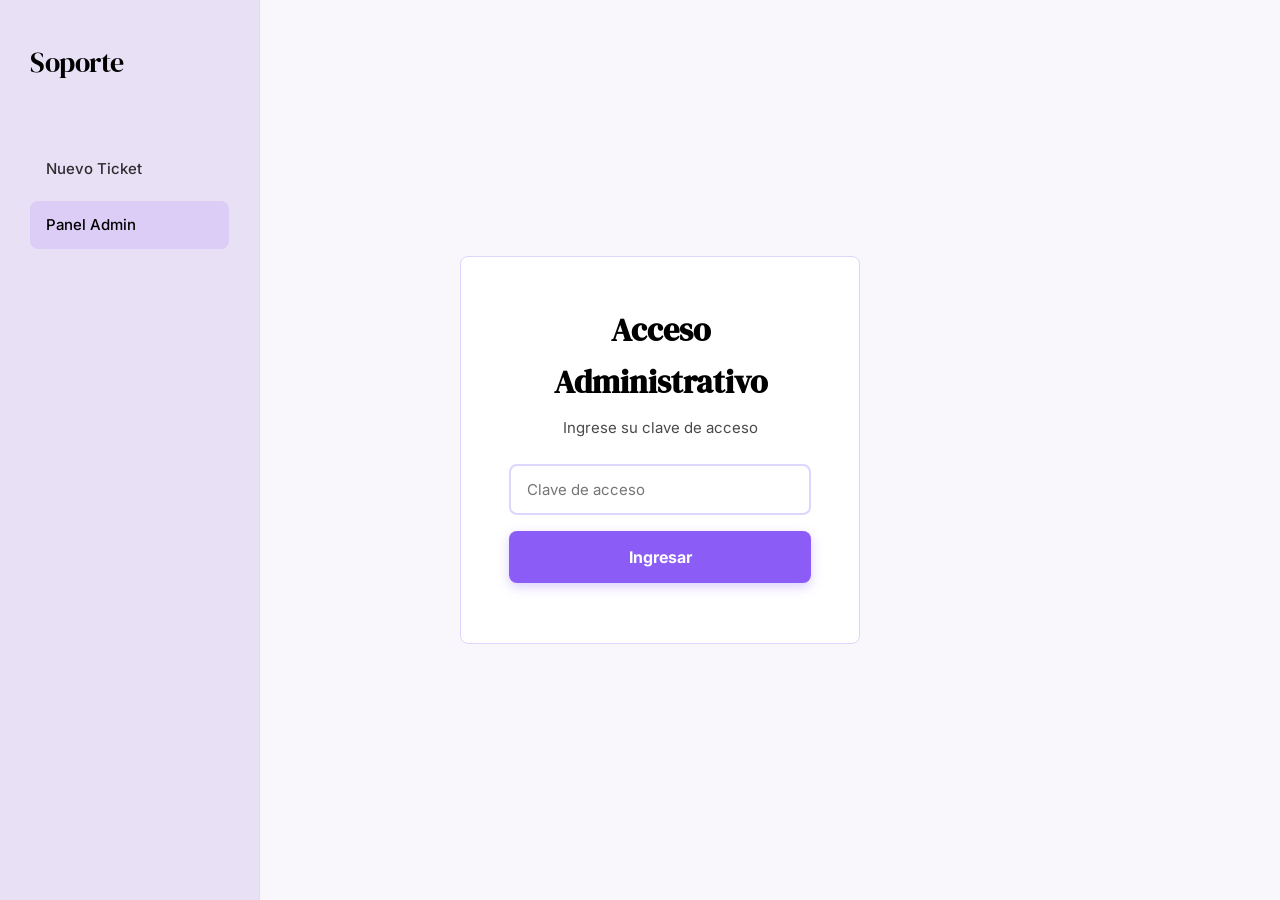
==== commit 839ce7fc: "Update admin.html" ====
--- a/admin.html
+++ b/admin.html
@@ -3,7 +3,7 @@
 <head>
     <meta charset="UTF-8">
     <meta name="viewport" content="width=device-width, initial-scale=1.0">
-    <title>Panel de Administración — IT Support</title>
+    <title>Panel de Administración</title>
     <link href="https://fonts.googleapis.com/css2?family=DM+Serif+Display&family=Inter:wght@400;500;600&display=swap" rel="stylesheet">
     <link rel="stylesheet" href="style.css">
     <style>
@@ -234,7 +234,7 @@
     <div class="page">
         <!-- Sidebar igual que en index.html -->
         <aside class="sidebar">
-            <div class="brand">IT Support</div>
+            <div class="brand">Soporte</div>
             <nav class="nav">
                 <a href="index.html" class="nav-item">Nuevo Ticket</a>
                 <a href="#" class="nav-item active">Panel Admin</a>
